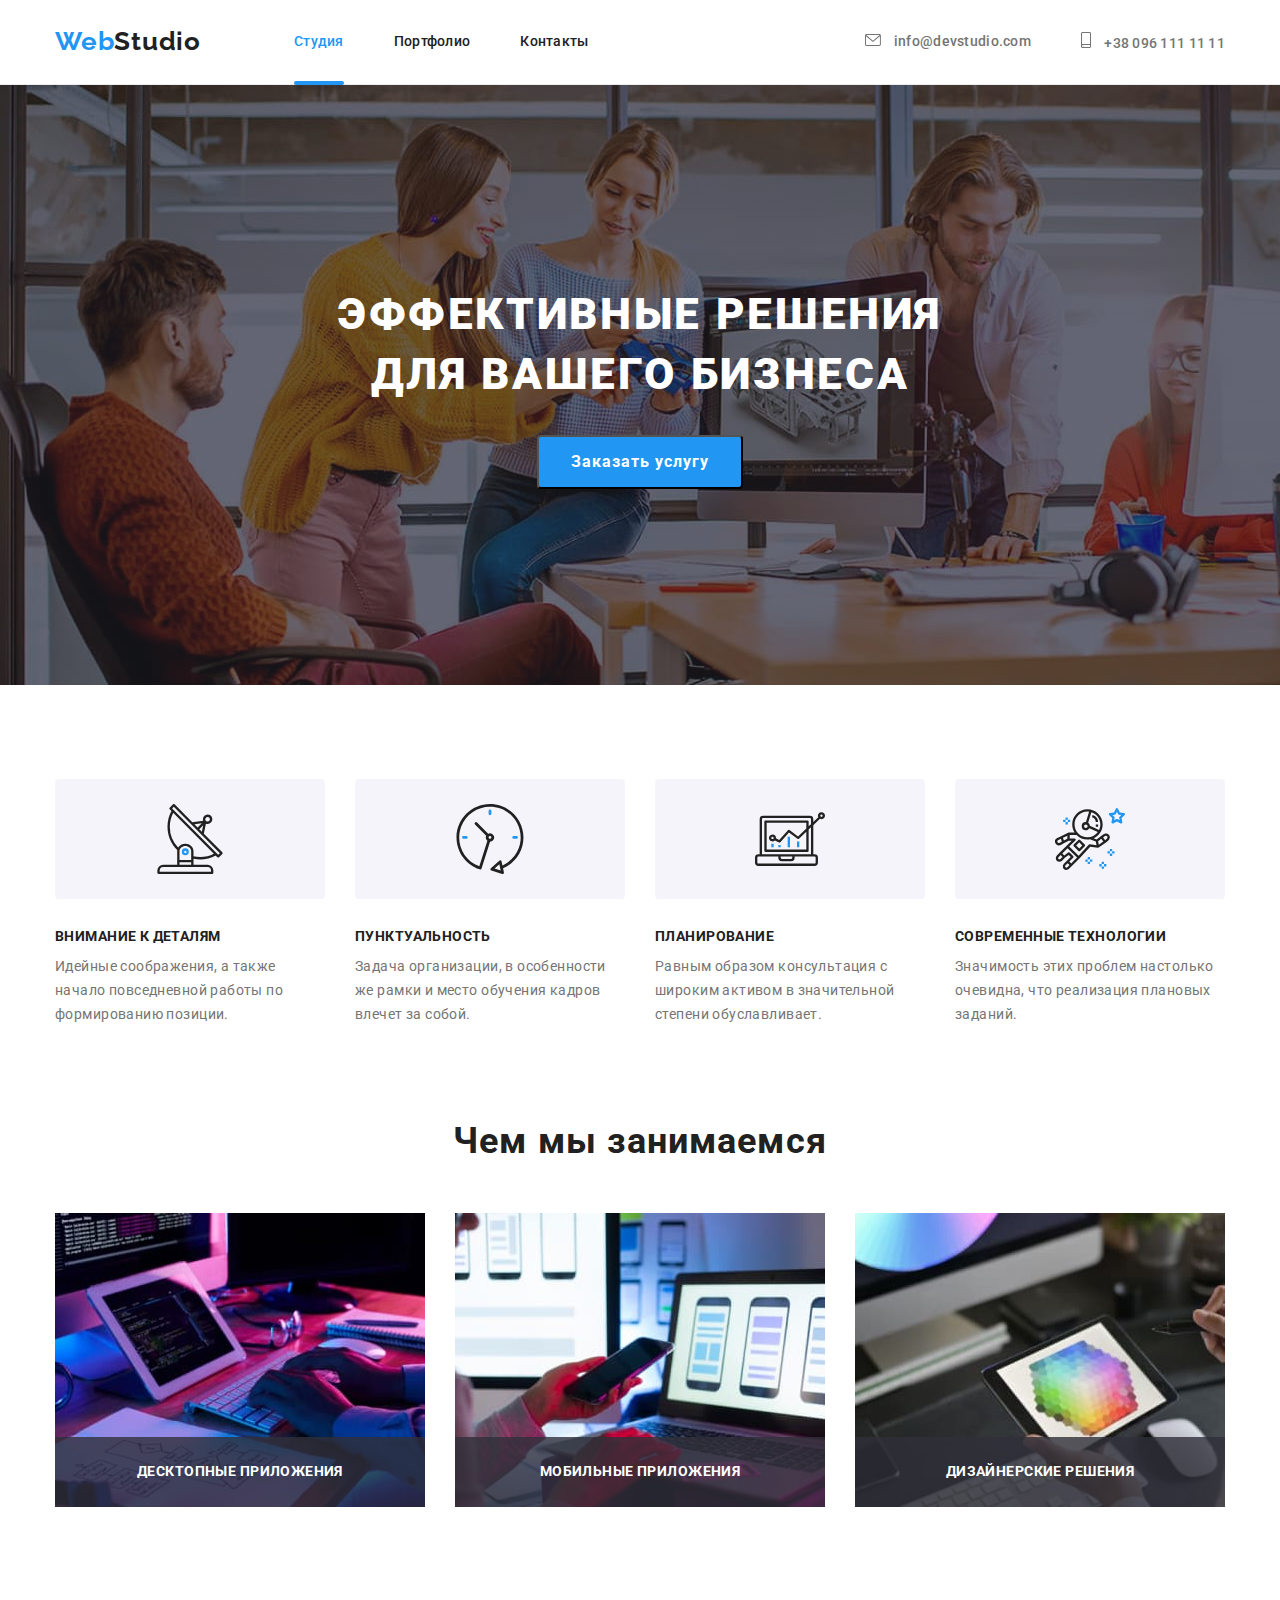
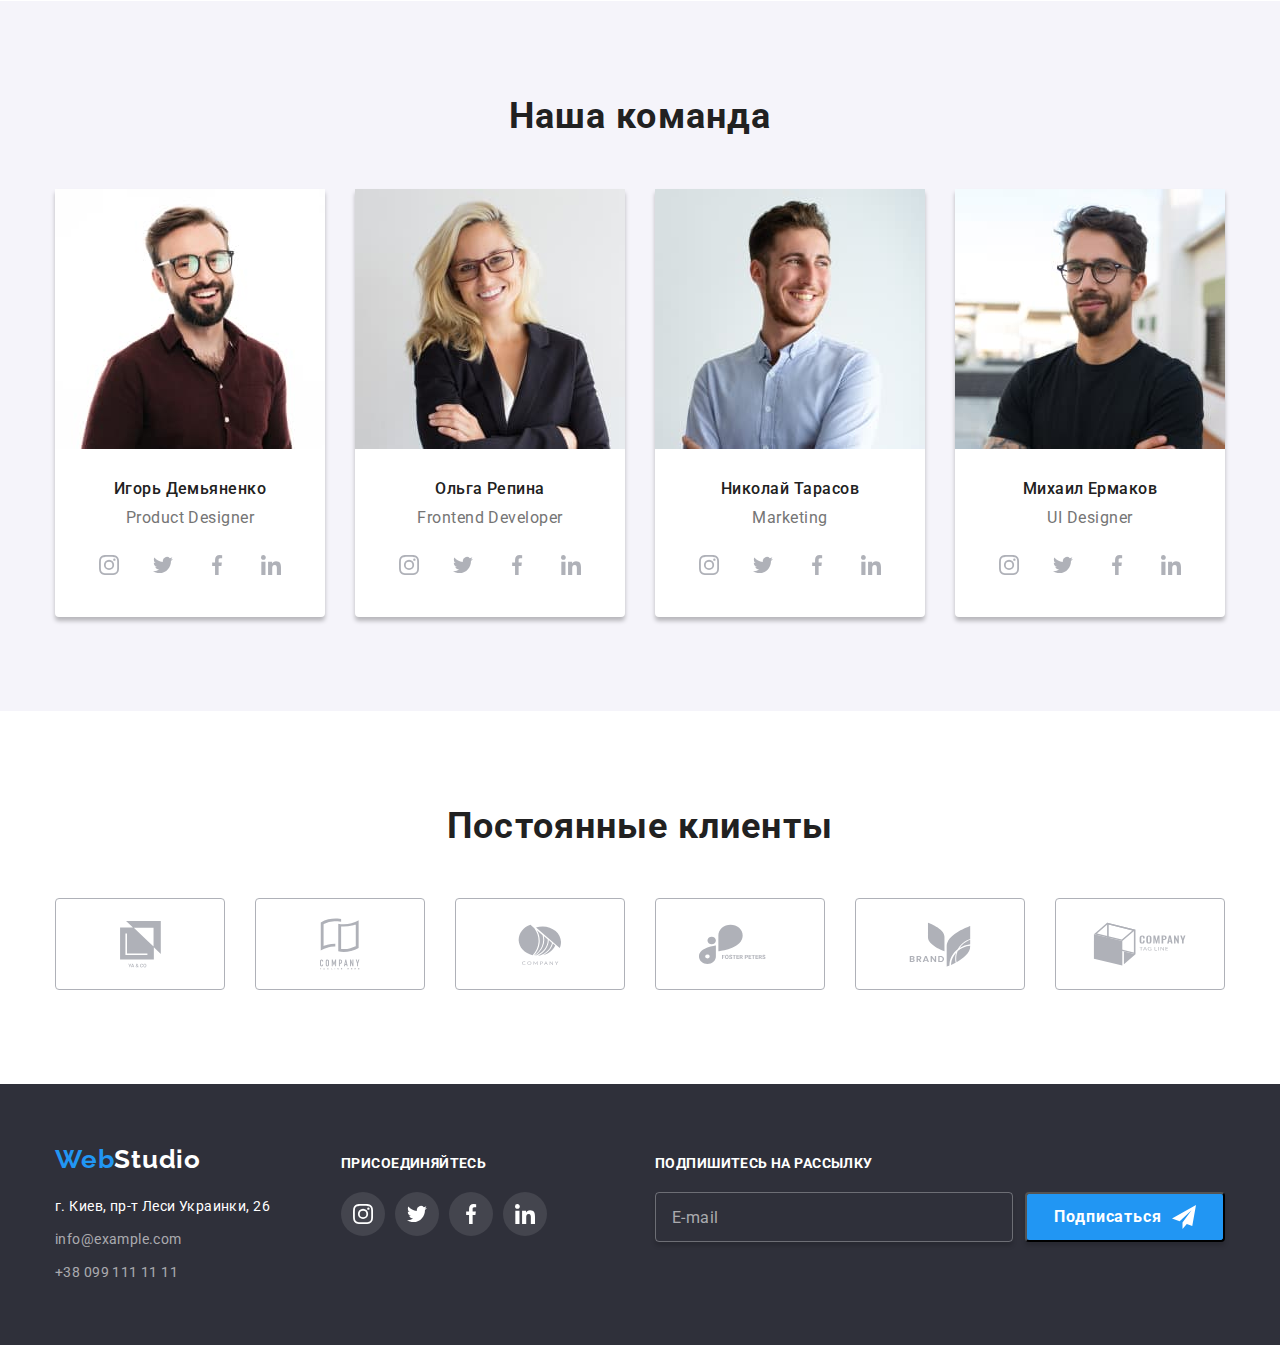
==== index.html @ fecab38a "index's-main-bemed" ====
<!DOCTYPE html>
<html lang="en">

<head>
    <meta charset="UTF-8">
    <meta http-equiv="X-UA-Compatible" content="IE=edge">
    <meta name="viewport" content="width=device-width, initial-scale=1.0">
    <title>htmlcss38</title>
    <link rel="preconnect" href="https://fonts.gstatic.com">
    <link href="https://fonts.googleapis.com/css2?family=Raleway:wght@700&display=swap" rel="stylesheet">
    <link rel="preconnect" href="https://fonts.gstatic.com">
    <link href="https://fonts.googleapis.com/css2?family=Roboto:wght@400;500;700;900&display=swap" rel="stylesheet">
    <link rel="stylesheet"
        href="https://cdnjs.cloudflare.com/ajax/libs/modern-normalize/1.0.0/modern-normalize.min.css">
    <link rel="stylesheet" href="./css/styles.css" />
</head>

<body class="pagebody">
    <!--Header-section-->
    <header class="header">
        <div class="container header-nav-section">
            <nav class="nav">
                <a href="" class="header-logo logo"><span class="logo-accent">Web</span>Studio</a>
                <ul class="site-nav">
                    <li class="item"> <a href="./index.html" class="link current">Студия</a> </li>
                    <li class="item"> <a href="./portfolio.html" class="link">Портфолио</a> </li>
                    <li class="item"> <a href="" class="link">Контакты</a> </li>
                </ul>
            </nav>

            <ul class="header-contacts">
                <li class="item">
                    <a href="mailto:info@devstudio.com" class="contact-link">
                        <svg class="icon-header" width="16" height="12">
                            <use href="./images/icons.svg#icon-mail"></use>
                        </svg>
                        info@devstudio.com</a>
                </li>

                <li class="item">
                    <a href="tel:+380961111111" class="contact-link">
                        <svg class="icon-header" width="10" height="16">
                            <use href="./images/icons.svg#icon-smartphone"></use>
                        </svg>
                        +38 096 111 11 11</a>
                </li>
            </ul>
        </div>
    </header>

    <main>
        <!--Hero-section-->
        <section class="">
            <div class="hero">
                <div class="hero__overlay">
                    <div class="hero__content">
                        <h1 class="hero__title">Эффективные решения для вашего бизнеса</h1>
                        <button type="button" class="cursors hero__btn" data-modal-open>Заказать услугу</button>
                    </div>
                </div>
            </div>
        </section>

        <!-- Backdrop & Modal -->
        <div class="backdrop is-hidden" data-modal>
            <div class="modal">
                <button type="button" class="modal__btn-close cursors" atl="Close" data-modal-close>
                    <svg class="modal__icon-close" width="11" height="11">
                        <use href="./images/icons.svg#icon-close"></use>
                    </svg>
                </button>

                <form class="form">
                    <h3 class="form__title">Оставьте свои данные, мы вам перезвоним</h3>
                    
                    <div class="form__field">
                        <label for="name" class="form__label">Имя</label>
                        <div class="form__input-box">
                            <input type="text" class="form__input" name="name" id="name" />
                            <svg class="form__icon" width="18" height="18">
                                <use href="./images/icons.svg#person-black"></use>
                            </svg>
                        </div>
                    </div>
                    
                    <div class="form__field">
                        <label for="tel" class="form__label">Телефон</label>
                        <div class="form__input-box">
                            <input type="tel" class="form__input" name="tel" id="tel" />
                            <svg class="form__icon" width="18" height="18">
                                <use href="./images/icons.svg#phone-black"></use>
                            </svg>
                        </div>
                    </div>
                    
                    <div class="form__field">
                        <label for="mail" class="form__label">Почта</label>
                        <div class="form__input-box">
                            <input type="email" class="form__input" name="mail" id="mail" />
                            <svg class="form__icon" width="18" height="18">
                                <use href="./images/icons.svg#email-black"></use>
                            </svg>
                        </div> 
                    </div>

                    <div class="form__field">
                        <label for="comment" class="form__label">Комментарий</label>
                        <textarea name="comment" id="comment" class="form__comment-area" placeholder="Введите текст"></textarea>
                    </div>

                    
                    <label class="policy">
                        <input class="policy__checkbox" type="checkbox" name="agree">
                        <span class="policy__icon"></span>
                        <span>Соглашаюсь с рассылкой и принимаю</span>&nbsp;
                        <a href="" class="policy__link">Условия договора</a>
                    </label>
                    
                    
                    <button type="submit" class="form__btn-submit cursors">Отправить</button>
                </form>

            </div>
        </div>

        <!--Features-section-->
        <section class="section">
            <div class="container">
                <ul class="feature">

                    <li class="feature__item">
                        <div class="feature__pic">
                            <svg class="feature__icon">
                                <use href="./images/icons.svg#icon-antenna"></use>
                            </svg>
                        </div>
                        <div class="feature__content">
                            <h3 class="feature__title">Внимание к деталям</h3>
                            <p class="feature__text">Идейные соображения, а также начало повседневной работы по формированию
                                позиции.</p>
                        </div>
                    </li>

                    <li class="feature__item">
                        <div class="feature__pic">
                            <svg class="feature__icon">
                                <use href="./images/icons.svg#icon-clock"></use>
                            </svg>
                        </div>
                        <div class="feature__content">
                            <h3 class="feature__title">Пунктуальность</h3>
                            <p class="feature__text">Задача организации, в особенности же рамки и место обучения кадров влечет за
                                собой.</p>
                        </div>
                    </li>

                    <li class="feature__item">
                        <div class="feature__pic">
                            <svg class="feature__icon">
                                <use href="./images/icons.svg#icon-diagram"></use>
                            </svg>
                        </div>
                        <div class="feature__content">
                            <h3 class="feature__title">Планирование</h3>
                            <p class="feature__text">Равным образом консультация с широким активом в значительной степени
                                обуславливает.</p>
                        </div>
                    </li>

                    <li class="feature__item">
                        <div class="feature__pic">
                            <svg class="feature__icon">
                                <use href="./images/icons.svg#icon-astronaut"></use>
                            </svg>
                        </div>
                        <div class="feature__content">
                            <h3 class="feature__title">Современные технологии</h3>
                            <p class="feature__text">Значимость этих проблем настолько очевидна, что реализация плановых заданий.
                            </p>
                        </div>
                    </li>

                </ul>
            </div>
        </section>

        <!--Service-list-->
        <section class="section services-box">

            <div class="container">
                <h2 class="services__title">Чем мы занимаемся</h2>
                <ul class="services">

                    <li class="services__item">
                        <a href="" class="services__link">
                            <article class="services__card">
                                <div class="services__thumb cursors">
                                    <img src="./images/sq-service-1.jpg" alt="service-1" width="370" height="294" />
                                    <p class="services__label">Десктопные приложения</p>
                                </div>
                            </article>
                        </a>
                    </li>

                    <li class="services__item">
                        <a href="" class="services__link">
                            <article class="services__card">
                                <div class="services__thumb">
                                    <img src="./images/sq-service-2.jpg" alt="service-2" width="370" height="294" />
                                    <p class="services__label">Мобильные приложения</p>
                                </div>
                            </article>
                        </a>
                    </li>

                    <li class="services__item">
                        <a href="" class="services__link">
                            <article class="services__card">
                                <div class="services__thumb">
                                    <img src="./images/sq-service-3.jpg" alt="service-3" width="370" height="294" />
                                    <p class="services__label">Дизайнерские решения</p>
                                </div>
                            </article>
                        </a>
                    </li>

                </ul>
            </div>

        </section>

        <!--Our-team-section-->
        <section class="section team">

            <div class="container">
                <h2 class="team__title">Наша команда</h2>

                <ul class="team__list">

                    <li class="team__card">
                        <article class="team__article">
                            <div class="team__thumb">
                                <img src="./images/sq-i-demyanenko.jpg" alt="ihor-demyanenko" width="270"
                                    height="260" />
                            </div>

                            <div class="team__content">
                                <h3 class="team__worker-name">Игорь Демьяненко</h3>
                                <p class="team__worker-function">Product Designer</p>
                            </div>

                            <ul class="team__social-list">
                                <li class="team__social-item">
                                    <a href="" class="team__social-link">
                                        <svg class="team__social-icon">
                                            <use href="./images/icons.svg#icon-instagram"></use>
                                        </svg>
                                    </a>
                                </li>
                                <li class="team__social-item">
                                    <a href="" class="team__social-link">
                                        <svg class="team__social-icon">
                                            <use href="./images/icons.svg#icon-twitter"></use>
                                        </svg>
                                    </a>
                                </li>
                                <li class="team__social-item">
                                    <a href="" class="team__social-link">
                                        <svg class="team__social-icon">
                                            <use href="./images/icons.svg#icon-facebook"></use>
                                        </svg>
                                    </a>
                                </li>
                                <li class="team__social-item">
                                    <a href="" class="team__social-link">
                                        <svg class="team__social-icon">
                                            <use href="./images/icons.svg#icon-linkedin"></use>
                                        </svg>
                                    </a>
                                </li>
                            </ul>

                        </article>
                    </li>

                    <li class="team__card">
                        <article class="team__article">
                            <div class="team__thumb">
                                <img src="./images/sq-o-repyna.jpg" alt="olha-repyna" width="270" height="260" />
                            </div>

                            <div class="team__content">
                                <h3 class="team__worker-name">Ольга Репина</h3>
                                <p class="team__worker-function">Frontend Developer</p>
                            </div>

                            <ul class="team__social-list">
                                <li class="team__social-item">
                                    <a href="" class="team__social-link">
                                        <svg class="team__social-icon">
                                            <use href="./images/icons.svg#icon-instagram"></use>
                                        </svg>
                                    </a>
                                </li>
                                <li class="team__social-item">
                                    <a href="" class="team__social-link">
                                        <svg class="team__social-icon">
                                            <use href="./images/icons.svg#icon-twitter"></use>
                                        </svg>
                                    </a>
                                </li>
                                <li class="team__social-item">
                                    <a href="" class="team__social-link">
                                        <svg class="team__social-icon">
                                            <use href="./images/icons.svg#icon-facebook"></use>
                                        </svg>
                                    </a>
                                </li>
                                <li class="team__social-item">
                                    <a href="" class="team__social-link">
                                        <svg class="team__social-icon">
                                            <use href="./images/icons.svg#icon-linkedin"></use>
                                        </svg>
                                    </a>
                                </li>
                            </ul>

                        </article>
                    </li>

                    <li class="team__card">
                        <article class="team__article">
                            <div class="team__thumb">
                                <img src="./images/sq-n-tarasov.jpg" alt="nikolay-tarasov" width="270" height="260" />
                            </div>

                            <div class="team__content">
                                <h3 class="team__worker-name">Николай Тарасов</h3>
                                <p class="team__worker-function">Marketing</p>
                            </div>

                            <ul class="team__social-list">
                                <li class="team__social-item">
                                    <a href="" class="team__social-link">
                                        <svg class="team__social-icon">
                                            <use href="./images/icons.svg#icon-instagram"></use>
                                        </svg>
                                    </a>
                                </li>
                                <li class="team__social-item">
                                    <a href="" class="team__social-link">
                                        <svg class="team__social-icon">
                                            <use href="./images/icons.svg#icon-twitter"></use>
                                        </svg>
                                    </a>
                                </li>
                                <li class="team__social-item">
                                    <a href="" class="team__social-link">
                                        <svg class="team__social-icon">
                                            <use href="./images/icons.svg#icon-facebook"></use>
                                        </svg>
                                    </a>
                                </li>
                                <li class="team__social-item">
                                    <a href="" class="team__social-link">
                                        <svg class="team__social-icon">
                                            <use href="./images/icons.svg#icon-linkedin"></use>
                                        </svg>
                                    </a>
                                </li>
                            </ul>

                        </article>
                    </li>

                    <li class="team__card">
                        <article class="team__article">
                            <div class="team__thumb">
                                <img src="./images/sq-m-yermakov.jpg" alt="mikhail-yermakov" width="270" height="260" />
                            </div>

                            <div class="team__content">
                                <h3 class="team__worker-name">Михаил Ермаков</h3>
                                <p class="team__worker-function">UI Designer</p>
                            </div>
                            <ul class="team__social-list">
                                <li class="team__social-item">
                                    <a href="" class="team__social-link">
                                        <svg class="team__social-icon">
                                            <use href="./images/icons.svg#icon-instagram"></use>
                                        </svg>
                                    </a>
                                </li>
                                <li class="team__social-item">
                                    <a href="" class="team__social-link">
                                        <svg class="team__social-icon">
                                            <use href="./images/icons.svg#icon-twitter"></use>
                                        </svg>
                                    </a>
                                </li>
                                <li class="team__social-item">
                                    <a href="" class="team__social-link">
                                        <svg class="team__social-icon">
                                            <use href="./images/icons.svg#icon-facebook"></use>
                                        </svg>
                                    </a>
                                </li>
                                <li class="team__social-item">
                                    <a href="" class="team__social-link">
                                        <svg class="team__social-icon">
                                            <use href="./images/icons.svg#icon-linkedin"></use>
                                        </svg>
                                    </a>
                                </li>
                            </ul>
                        </article>
                    </li>
                </ul>
            </div>

        </section>

        <!--Regular customers-->
        <section class="section">
            <div class="container">

                <h2 class="customers__title">Постоянные клиенты</h2>

                <ul class="customers__box">
                    <li class="customers__item">
                        <a href="" class="cursors customers__link">
                            <svg class="customers__icon" width="41" height="46.7">
                                <use href="./images/icons.svg#icon-client1"></use>
                            </svg>
                        </a>

                    </li>

                    <li class="customers__item">
                        <a href="" class="cursors customers__link">
                            <svg class="customers__icon" width="40" height="52">
                                <use href="./images/icons.svg#icon-client2"></use>
                            </svg>
                        </a>
                    </li>

                    <li class="customers__item">
                        <a href="" class="cursors customers__link">
                            <svg class="customers__icon" width="43.46" height="41.18">
                                <use href="./images/icons.svg#icon-client3"></use>
                            </svg>
                        </a>
                    </li>

                    <li class="customers__item">
                        <a href="" class="cursors customers__link">
                            <svg class="customers__icon" width="84.44" height="40.62">
                                <use href="./images/icons.svg#icon-client4"></use>
                            </svg>
                        </a>
                    </li>

                    <li class="customers__item">
                        <a href="" class="cursors customers__link">
                            <svg class="customers__icon" width="62.54" height="45.43">
                                <use href="./images/icons.svg#icon-client5"></use>
                            </svg>
                        </a>
                    </li>

                    <li class="customers__item">
                        <a href="" class="cursors customers__link">
                            <svg class="customers__icon" width="93.79" height="43.93">
                                <use href="./images/icons.svg#icon-client6"></use>
                            </svg>
                        </a>
                    </li>

                </ul>

            </div>
        </section>
    </main>

    <!--Footer-section-->
    <footer class="footer">

        <div class="container">
            <div class="footer-flex">
                <div class="item footer-box">
                    <a href="" class="logo item"><span class="logo-accent">Web</span>Studio</a>

                    <!--Contact-information-->
                    <a href="" class="footer-link address item">
                        <address>г. Киев, пр-т Леси Украинки, 26</address>
                    </a>
                    <a href="mailto:info@example.com" class="footer-link digital-contact item">info@example.com</a>
                    <a href="tel:+380991111111" class="footer-link digital-contact item">+38 099 111 11 11</a>
                </div>

                <!--Join us-->
                <div class="item join-us-box">

                    <h3 class="title">Присоединяйтесь</h3>

                    <ul class="footer-social-list">
                        <li class="item">
                            <a href="" class="footer-social-link">
                                <svg class="icon-ftr-social" width="20" height="20">
                                    <use href="./images/icons.svg#icon-instagram"></use>
                                </svg>
                            </a>
                        </li>
                        <li class="item">
                            <a href="" class="footer-social-link">
                                <svg class="icon-ftr-social" width="20" height="20">
                                    <use href="./images/icons.svg#icon-twitter"></use>
                                </svg>
                            </a>
                        </li>
                        <li class="item">
                            <a href="" class="footer-social-link">
                                <svg class="icon-ftr-social" width="20" height="20">
                                    <use href="./images/icons.svg#icon-facebook"></use>
                                </svg>
                            </a>
                        </li>
                        <li class="item">
                            <a href="" class="footer-social-link">
                                <svg class="icon-ftr-social" width="20" height="20">
                                    <use href="./images/icons.svg#icon-linkedin"></use>
                                </svg>
                            </a>
                        </li>
                    </ul>
                </div>

                <!--Subscribe-->
                <div class="item subscribe-box">
                    
                    <h3 class="title">Подпишитесь на рассылку</h3>
                    
                    <div class="subscribe-list">
                        <input type="email" class="subscribe-input" name="mail" id="mail" placeholder="E-mail" />
                        <button class="subscribe-btn cursors">
                            Подписаться
                            <svg class="icon-send" width="24" height="24">
                                <use href="./images/icons.svg#send"></use>
                            </svg>
                        </button>
                    </div>
                    
                </div>
            </div>

        </div>

    </footer>

    <script src="./modal.js"></script>
</body>

</html>
---- css/styles.css ----
:root {
  --primary-text-color: #757575;
  --title-text-color: #212121;
  --primary-white-color: #ffffff;
  --accent-color: #2196f3;
  --primary-bg-color: #e5e5e5;
  --accent-darkbox-color: #2f303a;
  --hero-button-hover-color: 188ce8;
  --card-set-gap: 30px;
  --transition-duration: 250ms;
  --transition-timing-function: cubic-bezier(0.4, 0, 0.2, 1);
}

.pagebody {
  font-family: Roboto, sans-serif;
  background-color: var(--primary-white-color);
  color: var(--primary-text-color);
  margin: 0 auto;
}

h1,
h2,
h3,
p {
  margin: 0;
}

a {
  text-decoration: none;
}

ul {
  padding: 0;
  margin: 0;
  list-style: none;
}

img {
  display: block;
  max-width: 100%;
}

.cursors {
  cursor: pointer;
}

.container {
  box-sizing: border-box;
  width: 1200px;
  padding: 0 15px;
  margin: 0 auto;
}

.section {
  padding: 94px 0;
}

/* === СТИЛИ ДЛЯ index.html === */

/* Header section */

.header {
  background-color: var(--primary-white-color);
  border-bottom: 1px solid #ececec;
}

.header-nav-section,
.nav,
.site-nav,
.header-contacts {
  display: flex;
  align-items: center;
}

.header-logo {
  padding: 25px 0;
}
.logo {
  display: block;

  font-family: Raleway;
  font-style: normal;
  font-weight: bold;
  font-size: 26px;
  line-height: 1.2;
  letter-spacing: 0.03em;
  text-decoration: none;
}

.logo-accent {
  color: var(--accent-color);
}

.site-nav {
  margin-left: 93px;
}

.nav a {
  color: var(--title-text-color);
}

.site-nav .item:not(:last-child) {
  margin-right: 50px;
}

.site-nav .link {
  display: block;
  padding-top: 32px;
  padding-bottom: 32px;

  color: var(--title-text-color);

  font-style: normal;
  font-weight: 500;
  font-size: 14px;
  line-height: 1.14;
  letter-spacing: 0.02em;

  text-decoration: none;

  transition-property: color;
  transition-duration: var(--transition-duration);
  transition-timing-function: var(--transition-timing-function);
}

.site-nav .link:hover,
.site-nav .link:focus {
  color: var(--accent-color);
}

.site-nav .link.current {
  position: relative;
  color: var(--accent-color);
}

.link.current::after {
  position: absolute;
  bottom: -3px;

  content: "";

  display: block;
  width: 100%;
  height: 4px;
  border-radius: 2px;
  box-shadow: 0px 4px 4px rgba(0, 0, 0, 0.25);

  background: var(--accent-color);
}

/* Header contacts */

.header-contacts {
  display: flex;
  align-items: center;
  margin: 0 0 0 auto;
  padding: 0;
}

.header-contacts .item:not(:first-child) {
  margin-left: 50px;
}

/* display: flex;
  justify-content: center;
  align-items: center; */

.contact-link {
  display: block;
  padding-top: 32px;
  padding-bottom: 32px;

  border: 0;

  font-style: normal;
  font-weight: 500;
  font-size: 14px;
  line-height: 1.14;
  letter-spacing: 0.02em;
  text-decoration: none;

  background-color: var(--primary-white-color);
  color: var(--primary-text-color);

  transition-property: color;
  transition-duration: var(--transition-duration);
  transition-timing-function: var(--transition-timing-function);
}

.contact-link:hover,
.contact-link:focus {
  color: var(--accent-color);
}

.icon-header {
  display: inline-block;
  fill: currentColor;
  margin-right: 10px;
}

/* Hero */

.hero {
  padding: 200px, 0;
  text-align: center;
}

.hero__overlay {
  max-width: 1600px;
  height: 600px;
  margin-left: auto;
  margin-right: auto;
  background-size: contain;

  background: #c4c4c4;
  background-image: linear-gradient(
      to right,
      rgba(47, 48, 58, 0.4),
      rgba(47, 48, 58, 0.4)
    ),
    url("../images/sq-hero.jpg");
}

.hero__content {
  padding: 200px 0;
}

.hero__title {
  margin-bottom: var(--card-set-gap);
  margin-left: auto;
  margin-right: auto;
  width: 696px;

  font-style: normal;
  font-weight: 900;
  font-size: 44px;
  line-height: 1.36;
  text-align: center;
  letter-spacing: 0.06em;
  text-transform: uppercase;

  color: var(--primary-white-color);
}

.hero__btn {
  padding: 10px 32px;
  font-style: normal;
  font-weight: bold;
  font-size: 16px;
  line-height: 1.9;
  letter-spacing: 0.06em;
  border-radius: 4px;

  background-color: var(--accent-color);
  color: var(--primary-white-color);

  transition-property: background-color;
  transition-duration: var(--transition-duration);
  transition-timing-function: var(--transition-timing-function);
}

.hero__btn:hover,
.hero__btn:focus {
  background-color: var(--hero-button-hover-color);
}

/* Backdrop & Modal */
.backdrop {
  position: fixed;
  z-index: 2;

  width: 100vw;
  height: 100vh;
  top: 0;
  left: 0;

  background-color: rgba(0, 0, 0, 0.2);

  opacity: 1;
  visibility: visible;

  transition-property: opacity;
  transition-duration: var(--transition-duration);
  transition-timing-function: var(--transition-timing-function);
}

.backdrop.is-hidden {
  opacity: 0;
  visibility: hidden;
  pointer-events: none;
}

.modal {
  position: absolute;
  top: 50%;
  left: 50%;

  width: 528px;
  height: 581px;

  box-shadow: 0px 1px 3px rgba(0, 0, 0, 0.12), 0px 1px 1px rgba(0, 0, 0, 0.14),
    0px 2px 1px rgba(0, 0, 0, 0.2);
  border-radius: 4px;
  background-color: var(--primary-white-color);

  visibility: visible;
  transform: translate(-50%, -50%) scale(1);

  transition-property: transform;
  transition-duration: var(--transition-duration);
  transition-timing-function: var(--transition-timing-function);
}

.backdrop.is-hidden .modal {
  transform: translate(-50%, -50%) scale(0.4);
}

.modal__btn-close {
  position: absolute;
  top: 0;
  right: 0;

  display: flex;
  justify-content: center;
  align-items: center;

  margin: 8px;
  padding: 0;
  width: 30px;
  height: 30px;

  border-radius: 50%;
  border: 1px solid rgba(0, 0, 0, 0.1);

  background-color: var(--primary-white-color);

  transition-property: color;
  transition-duration: var(--transition-duration);
  transition-timing-function: var(--transition-timing-function);
}

.modal__icon-close {
  position: absolute;
  top: 50%;
  left: 50%;
  transform: translate(-50%, -50%);

  padding: 0;
  fill: currentColor;
}
.modal__btn-close:hover,
.modal__btn-close:focus {
  color: #2196f3;
}

/* FORM */

.form {
  padding: 40px;
}

.form__title {
  margin-bottom: 12px;

  font-weight: bold;
  font-size: 20px;
  line-height: 1.15;
  text-align: center;
  letter-spacing: 0.03em;
  color: var(--title-text-color);
}

.form__field {
  margin-bottom: 10px;
  display: flex;
  flex-direction: column;
}

.form__label {
  margin-bottom: 4px;

  font-size: 12px;
  line-height: 1.2;

  letter-spacing: 0.01em;

  color: var(--primary-text-color);
}
.form__input-box {
  position: relative;
  display: flex;
  justify-content: start;
  align-items: center;
}

.form__input {
  height: 40px;
  width: 100%;

  cursor: pointer;
  padding-left: 42px;
  border: 1px solid rgba(33, 33, 33, 0.2);
  box-sizing: border-box;
  border-radius: 4px;

  transition-property: border;
  transition-duration: var(--transition-duration);
  transition-timing-function: var(--transition-timing-function);
}

.form__icon {
  position: absolute;

  left: 12px;
  fill: var(--title-text-color);

  transition-property: fill;
  transition-duration: var(--transition-duration);
  transition-timing-function: var(--transition-timing-function);
}

.form__input:focus,
.form__input:hover {
  outline: none;
  border: 1px solid var(--accent-color);
}

.form__input:hover + .form__icon,
.form__input:focus + .form__icon {
  fill: var(--accent-color);
}

.form__comment-area {
  resize: none;
  width: 100%;
  height: 120px;
  padding: 12px 16px;

  cursor: pointer;
  border: 1px solid rgba(33, 33, 33, 0.2);
  box-sizing: border-box;
  border-radius: 4px;

  transition-property: border;
  transition-duration: var(--transition-duration);
  transition-timing-function: var(--transition-timing-function);
}

.form__comment-area::placeholder {
  font-size: 14px;
  line-height: 1.2;
  letter-spacing: 0.01em;

  color: rgba(117, 117, 117, 0.5);
}

.form__comment-area:hover,
.form__comment-area:focus {
  outline: none;
  border: 1px solid var(--accent-color);
}

.policy {
  margin-top: 20px;

  display: flex;
  justify-content: center;
  align-items: center;
  font-size: 14px;
  line-height: 1.7;
  letter-spacing: 0.03em;
  padding: 0;

  color: #757575;
}

.policy__link {
  text-decoration: underline;
  color: var(--accent-color);
}

.policy__checkbox {
  appearance: none;
}

.policy__icon {
  display: inline-block;
  width: 16px;
  height: 15px;
  margin-right: 7px;

  background-image: url("../images/check-empty.svg");
}

.policy__checkbox:checked + .policy__icon {
  width: 16px;
  height: 15px;
  background: var(--accent-color);
  border-radius: 2px;

  background-image: url("../images/check-full.svg");
  background-size: contain;
}

.form__btn-submit {
  display: flex;
  justify-content: center;
  align-items: center;

  margin: 30px auto 0 auto;
  width: 200px;
  height: 50px;

  font-weight: bold;
  font-size: 16px;
  line-height: 1.9;
  letter-spacing: 0.06em;

  color: var(--primary-white-color);
  background: var(--accent-color);
  box-shadow: 0px 4px 4px rgba(0, 0, 0, 0.15);
  border-radius: 4px;
}

/* Features Section */

.feature {
  display: flex;
}

.feature__item {
  box-sizing: border-box;
  flex-basis: calc((100% - 3 * var(--card-set-gap)) / 4);
  margin-right: var(--card-set-gap);
}

.feature__item:nth-child(4n) {
  margin-right: 0;
}

.feature__pic {
  display: flex;
  justify-content: center;
  align-items: center;

  width: 270px;
  height: 120px;
  margin-bottom: var(--card-set-gap);

  background: #f5f4fa;
  border-radius: 4px;
}

.feature__icon {
  width: 70px;
  height: 70px;
}

.feature__title {
  margin-bottom: 10px;

  font-style: normal;
  font-weight: bold;
  font-size: 14px;
  line-height: 1.14;
  letter-spacing: 0.03em;
  text-transform: uppercase;
  color: var(--title-text-color);
}

.feature__text {
  font-style: normal;
  font-weight: normal;
  font-size: 14px;
  line-height: 1.7;
  letter-spacing: 0.03em;
}

/* Service list section */

.services-box {
  padding-top: 0;
}

.services__title {
  margin-bottom: 50px;

  font-style: normal;
  font-weight: bold;
  font-size: 36px;
  line-height: 1.2;
  letter-spacing: 0.03em;
  text-align: center;

  color: var(--title-text-color);
}

.services {
  padding: 0;
  display: flex;
}

.services__item {
  box-sizing: border-box;
  flex-basis: calc(100% - 2 * var(--card-set-gap) / 3);
  margin-right: var(--card-set-gap);
}

.services__item:last-child {
  margin-right: 0;
}

.services__thumb {
  position: relative;
}

.services__label {
  position: absolute;

  display: flex;
  justify-content: center;
  text-align: center;

  padding: 27px;
  height: 70px;
  width: 100%;
  bottom: 0;
  right: 0;

  font-weight: bold;
  font-size: 14px;
  line-height: 1.14;
  letter-spacing: 0.03em;
  text-transform: uppercase;

  color: var(--primary-white-color);
  background-color: rgba(47, 48, 58, 0.8);
}

/* Our team section */

.team {
  background-color: #f5f4fa;
}

.team__title {
  margin-bottom: 50px;

  font-style: normal;
  font-weight: bold;
  font-size: 36px;
  line-height: 1.2;
  letter-spacing: 0.03em;
  color: var(--title-text-color);
  text-align: center;
}

.team__list {
  padding: 0;
  display: flex;
}

.team__card {
  box-sizing: border-box;
  flex-basis: calc((100% - 3 * var(--card-set-gap)) / 4);
  margin-right: var(--card-set-gap);

  background-color: var(--primary-white-color);
  box-shadow: 0px 1px 3px rgba(0, 0, 0, 0.12), 0px 1px 1px rgba(0, 0, 0, 0.14),
    0px 2px 1px rgba(0, 0, 0, 0.2);
  border-bottom-left-radius: 4px;
  border-bottom-right-radius: 4px;

  box-shadow: 0px 4px 4px 0px #00000040;
}

.team__card:last-child {
  margin-right: 0;
}

.team__content {
  padding: var(--card-set-gap) 0 0 0;
}
.team__worker-name {
  margin-bottom: 10px;

  font-style: normal;
  font-weight: 500;
  font-size: 16px;
  line-height: 1.2;
  letter-spacing: 0.03em;
  text-align: center;

  color: var(--title-text-color);
}

.team__worker-function {
  font-style: normal;
  font-weight: normal;
  font-size: 16px;
  line-height: 1.2;
  letter-spacing: 0.03em;
  text-align: center;
}

.team__social-list {
  display: flex;
  justify-content: center;
  align-items: center;

  padding: 16px 0 var(--card-set-gap) 0;
}

.team__social-item:not(:last-child) {
  margin-right: 10px;
}

.team__social-link {
  display: flex;
  justify-content: center;
  align-items: center;

  width: 44px;
  height: 44px;

  border-radius: 50%;
  color: #afb1b8;

  transition-property: background-color, color;
  transition-duration: var(--transition-duration);
  transition-timing-function: var(--transition-timing-function);
}

.team__social-icon {
  display: flex;
  justify-content: center;
  align-items: center;

  padding: 0;

  width: 20px;
  height: 20px;

  fill: currentColor;
}

.team__social-link:hover,
.team__social-link:focus {
  background-color: var(--accent-color);
  color: var(--primary-white-color);
}

/* Regular customers */

.customers__title {
  margin-bottom: 50px;

  font-style: normal;
  font-weight: bold;
  font-size: 36px;
  line-height: 1.2;
  letter-spacing: 0.03em;
  color: var(--title-text-color);
  text-align: center;
}

.customers__box {
  padding: 0;
  display: flex;
  justify-content: center;
  align-items: center;
}

.customers__item:not(:last-child) {
  margin-right: var(--card-set-gap);
}

.customers__link {
  width: 170px;
  height: 92px;

  display: flex;
  justify-content: center;
  align-items: center;

  border: 1px solid #afb1b8;
  color: #afb1b8;
  border-radius: 4px;

  transition-property: border-color, color;
  transition-duration: var(--transition-duration);
  transition-timing-function: var(--transition-timing-function);
}

.customers__icon {
  display: flex;
  justify-content: center;
  align-items: center;

  fill: currentColor;
}

.customers__link:hover,
.customers__link:focus {
  border-color: var(--accent-color);
  color: var(--accent-color);
}

/* Footer */

.footer {
  padding-top: 60px;
  padding-bottom: 60px;

  background-color: var(--accent-darkbox-color);
}

.footer-box {
  display: flex;
  flex-direction: column;
}

.footer-box .item:not(:last-child) {
  margin-bottom: 9px;
}

.footer-box .item:first-child {
  margin-bottom: 20px;
}

.footer a,
address {
  color: var(--primary-white-color);
}

.footer-box .footer-link,
address {
  font-style: normal;
  font-weight: normal;
  font-size: 14px;
  line-height: 1.7;
  letter-spacing: 0.03em;
  text-decoration: none;

  transition-property: color;
  transition-duration: var(--transition-duration);
  transition-timing-function: var(--transition-timing-function);
}

.footer-box .digital-contact {
  font-style: normal;
  font-weight: normal;
  font-size: 14px;
  line-height: 1.7;
  letter-spacing: 0.03em;
  text-decoration: none;
  color: rgba(255, 255, 255, 0.6);
}

.footer .footer-link:hover,
.footer .footer-link:focus {
  color: var(--accent-color);
}

.footer-flex {
  display: flex;
}

.footer-flex .item:first-child {
  margin-right: 70px;
}

.join-us-box .title,
.subscribe-box .title {
  font-style: normal;
  font-weight: bold;
  font-size: 14px;
  line-height: 1.14;
  letter-spacing: 0.03em;
  text-transform: uppercase;

  padding-top: 12px;
  margin-bottom: 20px;
  color: var(--primary-white-color);
}

/* Footer social svg */

.footer-social-list {
  display: flex;
  justify-content: center;
  align-items: center;
}

.footer-social-list .item:not(:last-child) {
  margin-right: 10px;
}

.footer-social-link {
  display: flex;
  justify-content: center;
  align-items: center;

  width: 44px;
  height: 44px;

  border-radius: 50%;
  color: #afb1b8;
  background: rgba(255, 255, 255, 0.1);

  transition-property: background-color, fill;
  transition-duration: var(--transition-duration);
  transition-timing-function: var(--transition-timing-function);
}

.icon-ftr-social {
  display: flex;
  justify-content: center;
  align-items: center;

  padding: 0;

  fill: currentColor;
}

.footer-social-link:hover,
.footer-social-link:focus {
  background-color: var(--accent-color);
  fill: var(--primary-white-color);
}

/* Subscribe box */

.subscribe-box {
  margin: 0 0 0 auto;
  padding: 0;
}

.subscribe-list {
  display: flex;
}

.subscribe-input {
  display: flex;
  align-items: center;

  padding: 0 16px;

  width: 358px;
  height: 50px;

  font-size: 16px;
  line-height: 1.25;
  letter-spacing: 0.03em;
  color: rgba(255, 255, 255, 0.6);

  border: 1px solid rgba(255, 255, 255, 0.3);
  box-sizing: border-box;
  box-shadow: 0px 4px 4px rgba(0, 0, 0, 0.15);
  border-radius: 4px;

  background-color: transparent;
}

.subscribe-list input::placeholder {
  font-size: 16px;
  line-height: 1.25;
  letter-spacing: 0.03em;

  color: rgba(255, 255, 255, 0.6);
}

.subscribe-btn {
  display: flex;
  justify-content: center;
  align-items: center;
  margin-left: 12px;

  width: 200px;
  height: 50px;

  font-weight: bold;
  font-size: 16px;
  line-height: 1.9;
  letter-spacing: 0.06em;

  box-shadow: 0px 4px 4px rgba(0, 0, 0, 0.15);
  border-radius: 4px;
  color: var(--primary-white-color);
  background-color: var(--accent-color);
}

.icon-send {
  margin-left: 10px;

  fill: currentColor;
}

/* === СТИЛИ ДЛЯ portfolio.html === */

/* portfolio button filter */

.portfolio-btn-box {
  display: flex;
  justify-content: center;

  margin-bottom: 50px;
}

.portfolio-btn-box .item:not(:last-child) {
  margin-right: 8px;
}

.portfolio-btn-box .portfolio-btn {
  padding: 6px 22px;
  font-family: inherit;
  font-style: normal;
  font-weight: 500;
  font-size: 16px;
  line-height: 1.6;
  letter-spacing: 0.03em;
  border-radius: 4px;
  border: 1px solid transparent;

  color: var(--title-text-color);
  background-color: #f5f4fa;

  transition-property: color, background-color, box-shadow;
  transition-duration: var(--transition-duration);
  transition-timing-function: var(--transition-timing-function);
}

.button .portfolio-btn:hover,
.button .portfolio-btn:focus {
  color: var(--primary-white-color);
  background-color: var(--accent-color);

  box-shadow: 0px 4px 4px rgba(0, 0, 0, 0.25);
}

/* portfolio menu */

.portfolio-menu {
  padding: 0;
  display: flex;
  flex-wrap: wrap;
}

.portfolio-menu > .portfolio-card {
  box-sizing: border-box;

  flex-basis: calc((100% - 2 * var(--card-set-gap)) / 3);
  margin-bottom: var(--card-set-gap);
  margin-right: var(--card-set-gap);

  background-color: var(--primary-white-color);
}

.portfolio-menu .portfolio-card:nth-child(3n) {
  margin-right: 0;
}

.portfolio-menu .portfolio-card:nth-last-child(-n + 3) {
  margin-bottom: 0;
}

.p-card-link {
  display: block;

  transition-property: box-shadow;
  transition-duration: var(--transition-duration);
  transition-timing-function: var(--transition-timing-function);
}

.p-card-link:hover,
.p-card-link:focus {
  box-shadow: 0px 1px 1px rgba(0, 0, 0, 0.12), 0px 4px 4px rgba(0, 0, 0, 0.06),
    1px 4px 6px rgba(0, 0, 0, 0.16);
}

.prtf-card-content {
  padding: 20px 24px;

  border-left: 1px solid #eeeeee;
  border-bottom: 1px solid #eeeeee;
  border-right: 1px solid #eeeeee;
}

.card-title {
  margin-bottom: 4px;
  font-style: normal;
  font-weight: bold;
  font-size: 18px;
  line-height: 2;
  letter-spacing: 0.06em;

  color: var(--title-text-color);
}

.card-description {
  font-style: normal;
  font-weight: normal;
  font-size: 16px;
  line-height: 1.9;
  letter-spacing: 0.03em;

  color: var(--primary-text-color);
}

/* Hover description */

.card-thumb {
  position: relative;
  display: flex;
  justify-content: center;

  overflow: hidden;
}

.prtf-hover-description {
  position: absolute;
  display: flex;
  justify-content: center;
  align-items: center;

  top: 50%;
  left: 50%;
  transform: translate(-50%, -50%);

  width: 100%;
  height: 100%;
  padding: 24px;

  font-size: 18px;
  line-height: 1.6;
  letter-spacing: 0.03em;

  color: var(--primary-white-color);

  opacity: 1;
}

.p-card-overlay {
  position: absolute;
  top: 0;
  left: 0;
  width: 100%;
  height: 100%;
  background-color: rgba(33, 150, 243, 0.9);

  transform: translateY(100%);

  transition-property: transform;
  transition-duration: var(--transition-duration);
  transition-timing-function: var(--transition-timing-function);
}

.p-card-link:hover .p-card-overlay,
.p-card-link:focus .p-card-overlay {
  transform: translateX(0);
}
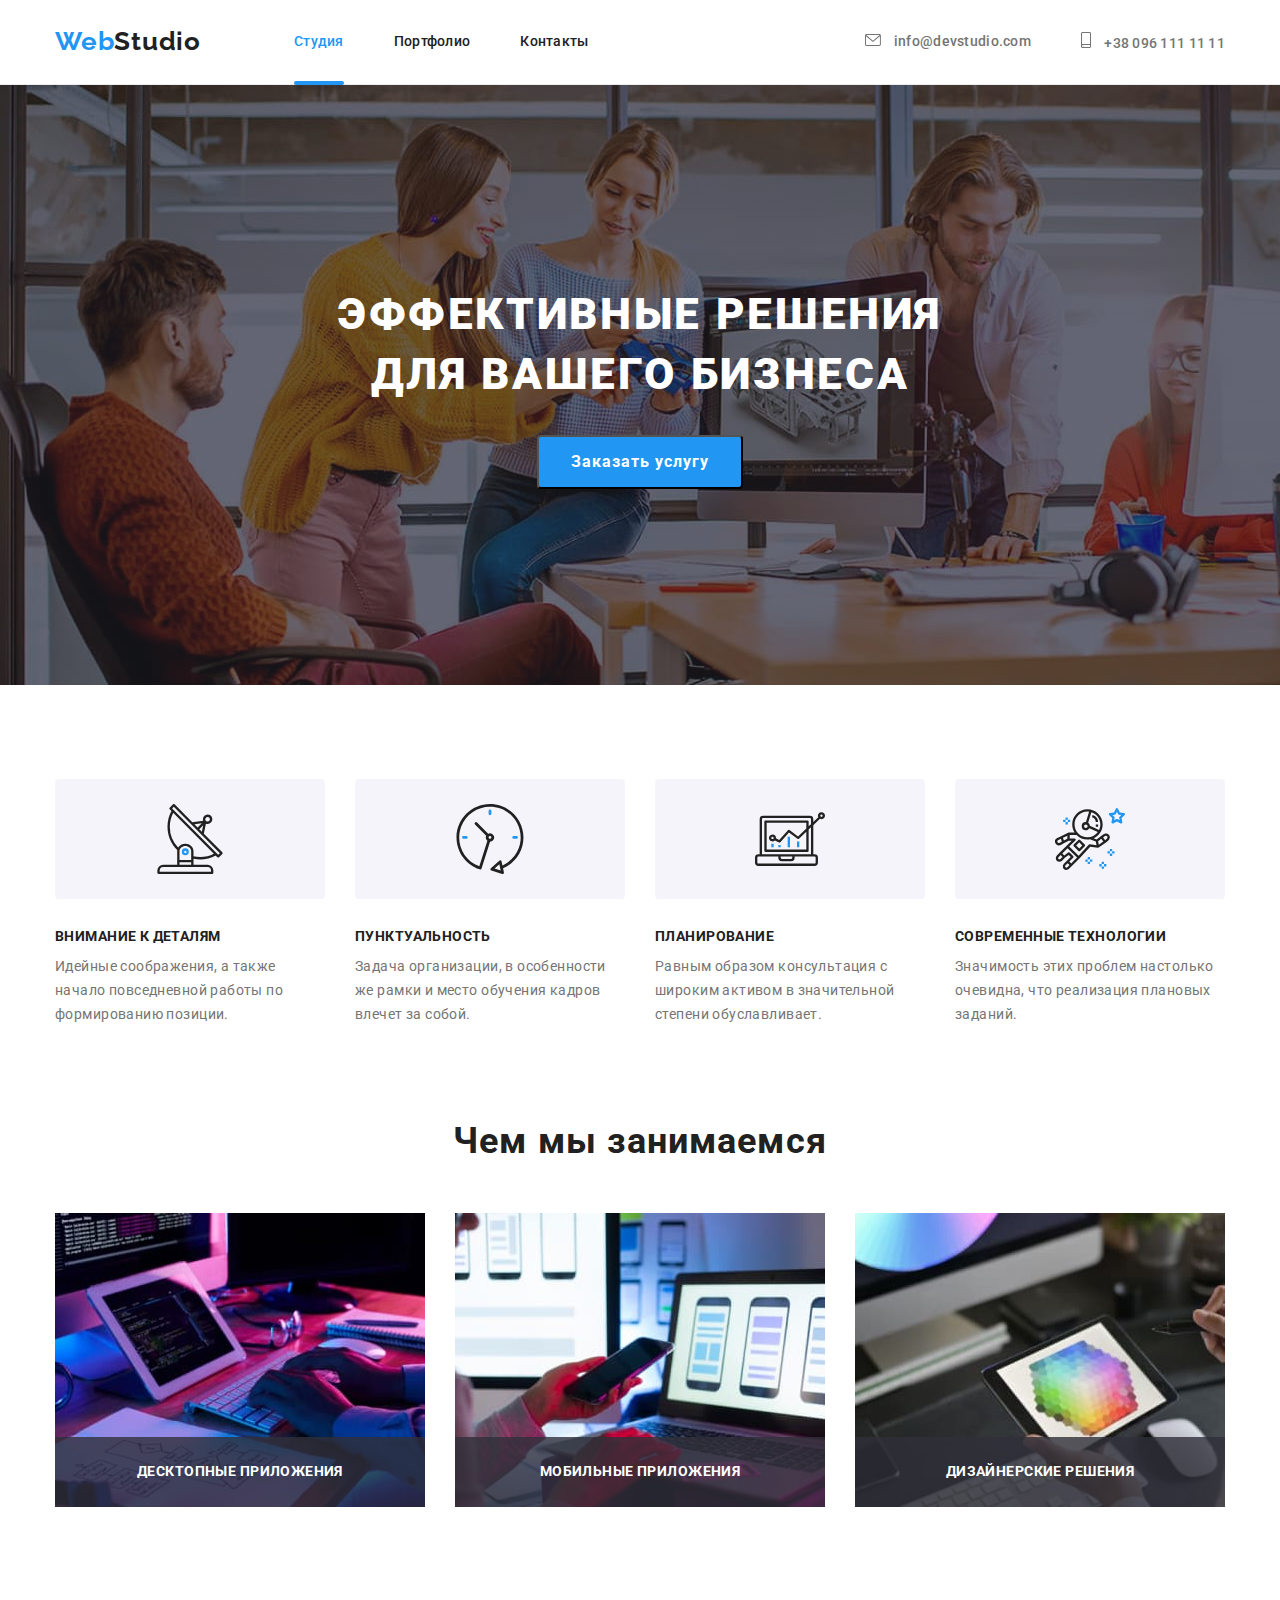
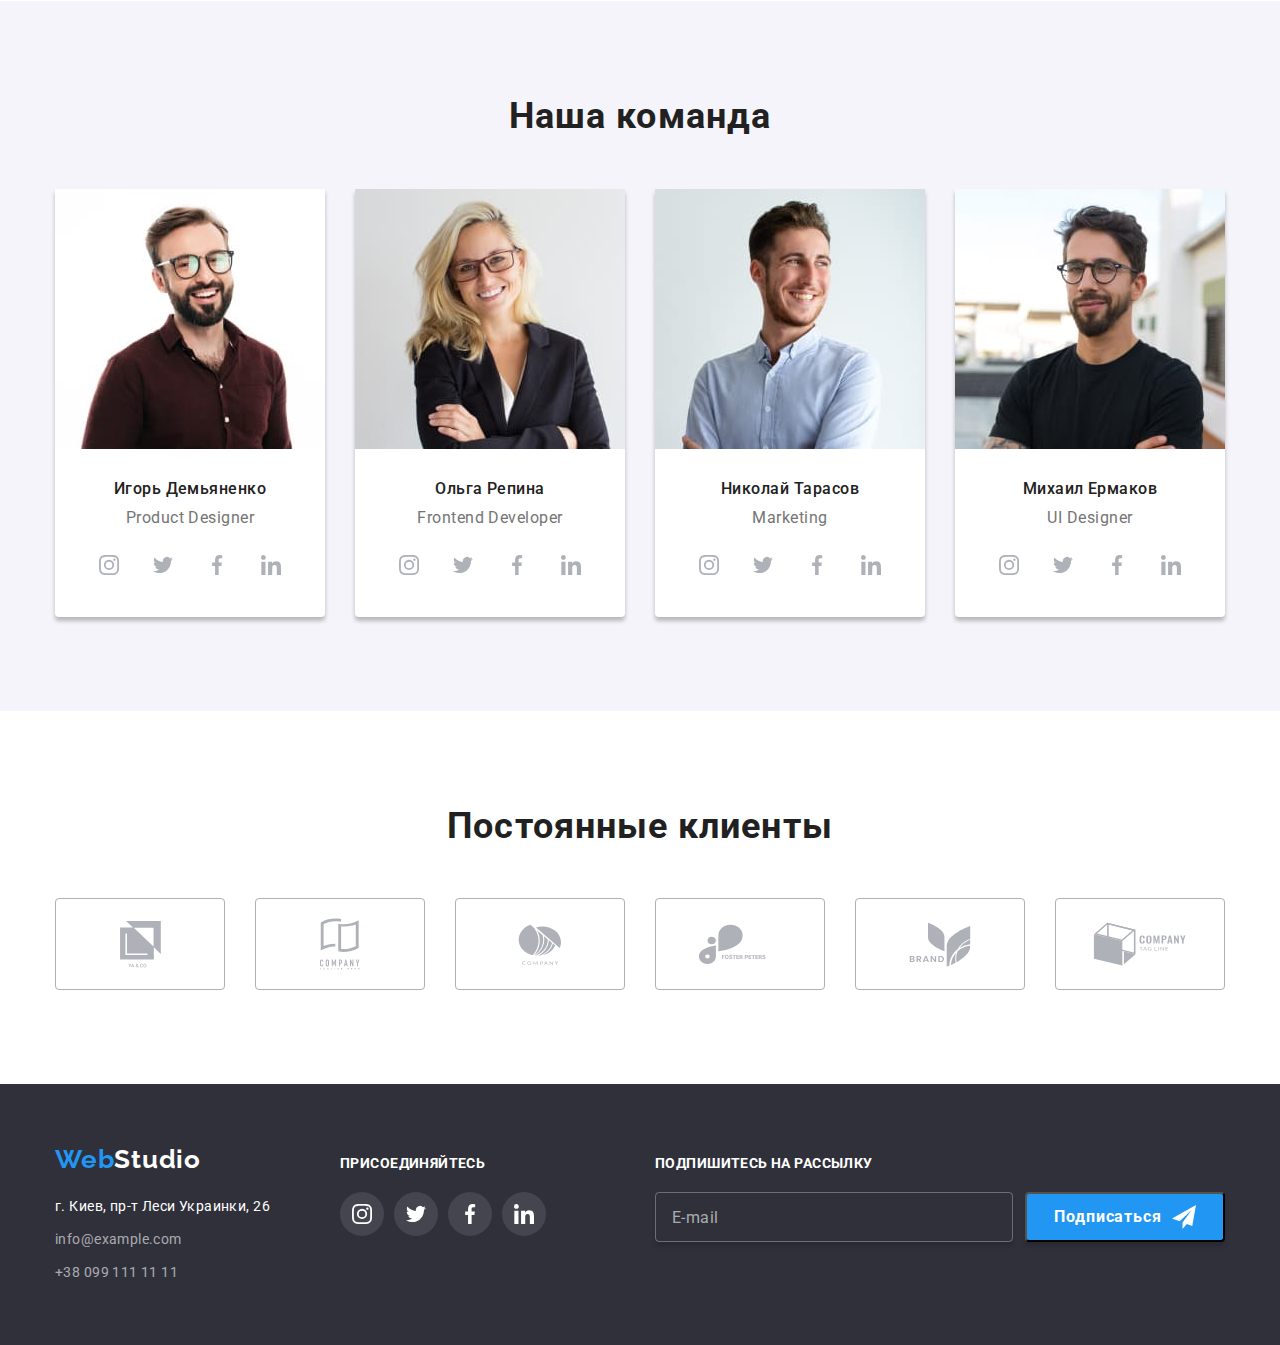
==== commit 0b3a83f3: "bemed" ====
--- a/index.html
+++ b/index.html
@@ -18,28 +18,28 @@
 <body class="pagebody">
     <!--Header-section-->
     <header class="header">
-        <div class="container header-nav-section">
+        <div class="container nav-section">
             <nav class="nav">
-                <a href="" class="header-logo logo"><span class="logo-accent">Web</span>Studio</a>
+                <a href="" class="logo header__logo"><span class="logo--accent">Web</span>Studio</a>
                 <ul class="site-nav">
-                    <li class="item"> <a href="./index.html" class="link current">Студия</a> </li>
-                    <li class="item"> <a href="./portfolio.html" class="link">Портфолио</a> </li>
-                    <li class="item"> <a href="" class="link">Контакты</a> </li>
+                    <li class="site-nav__item"> <a href="./index.html" class="site-nav__link site-nav__link--current">Студия</a> </li>
+                    <li class="site-nav__item"> <a href="./portfolio.html" class="site-nav__link">Портфолио</a> </li>
+                    <li class="site-nav__item"> <a href="" class="site-nav__link">Контакты</a> </li>
                 </ul>
             </nav>
 
-            <ul class="header-contacts">
-                <li class="item">
-                    <a href="mailto:info@devstudio.com" class="contact-link">
-                        <svg class="icon-header" width="16" height="12">
+            <ul class="head-contacts">
+                <li class="head-contacts__item">
+                    <a href="mailto:info@devstudio.com" class="head-contacts__link">
+                        <svg class="head-contacts__icon" width="16" height="12">
                             <use href="./images/icons.svg#icon-mail"></use>
                         </svg>
                         info@devstudio.com</a>
                 </li>
 
-                <li class="item">
-                    <a href="tel:+380961111111" class="contact-link">
-                        <svg class="icon-header" width="10" height="16">
+                <li class="head-contacts__item">
+                    <a href="tel:+380961111111" class="head-contacts__link">
+                        <svg class="head-contacts__icon" width="10" height="16">
                             <use href="./images/icons.svg#icon-smartphone"></use>
                         </svg>
                         +38 096 111 11 11</a>
@@ -126,7 +126,7 @@
         <!--Features-section-->
         <section class="section">
             <div class="container">
-                <ul class="feature">
+                <ul class="feature__list">
 
                     <li class="feature__item">
                         <div class="feature__pic">
@@ -184,12 +184,12 @@
             </div>
         </section>
 
-        <!--Service-list-->
-        <section class="section services-box">
+        <!--Services-list-->
+        <section class="section services__box">
 
             <div class="container">
                 <h2 class="services__title">Чем мы занимаемся</h2>
-                <ul class="services">
+                <ul class="services__list">
 
                     <li class="services__item">
                         <a href="" class="services__link">
@@ -230,7 +230,7 @@
         </section>
 
         <!--Our-team-section-->
-        <section class="section team">
+        <section class="section team__box">
 
             <div class="container">
                 <h2 class="team__title">Наша команда</h2>
@@ -486,48 +486,49 @@
     <footer class="footer">
 
         <div class="container">
-            <div class="footer-flex">
-                <div class="item footer-box">
-                    <a href="" class="logo item"><span class="logo-accent">Web</span>Studio</a>
+            <div class="footer__flex-list">
+
+                <div class="footer__flex-column first-column__list">
+                    <a href="" class="logo footer__logo"><span class="logo--accent">Web</span>Studio</a>
 
                     <!--Contact-information-->
-                    <a href="" class="footer-link address item">
-                        <address>г. Киев, пр-т Леси Украинки, 26</address>
+                    <a href="">
+                        <address class="first-column__item footer__link">г. Киев, пр-т Леси Украинки, 26</address>
                     </a>
-                    <a href="mailto:info@example.com" class="footer-link digital-contact item">info@example.com</a>
-                    <a href="tel:+380991111111" class="footer-link digital-contact item">+38 099 111 11 11</a>
+                    <a href="mailto:info@example.com" class="first-column__item footer__link footer__link--grey">info@example.com</a>
+                    <a href="tel:+380991111111" class="first-column__item footer__link footer__link--grey">+38 099 111 11 11</a>
                 </div>
 
                 <!--Join us-->
-                <div class="item join-us-box">
-
-                    <h3 class="title">Присоединяйтесь</h3>
-
-                    <ul class="footer-social-list">
-                        <li class="item">
-                            <a href="" class="footer-social-link">
-                                <svg class="icon-ftr-social" width="20" height="20">
+                <div class="footer__flex-column join-us__box">
+
+                    <h3 class="join-us__title">Присоединяйтесь</h3>
+
+                    <ul class="join-us__list">
+                        <li class="join-us__item">
+                            <a href="" class="join-us__link">
+                                <svg class="join-us__icon" width="20" height="20">
                                     <use href="./images/icons.svg#icon-instagram"></use>
                                 </svg>
                             </a>
                         </li>
-                        <li class="item">
-                            <a href="" class="footer-social-link">
-                                <svg class="icon-ftr-social" width="20" height="20">
+                        <li class="join-us__item">
+                            <a href="" class="join-us__link">
+                                <svg class="join-us__icon" width="20" height="20">
                                     <use href="./images/icons.svg#icon-twitter"></use>
                                 </svg>
                             </a>
                         </li>
-                        <li class="item">
-                            <a href="" class="footer-social-link">
-                                <svg class="icon-ftr-social" width="20" height="20">
+                        <li class="join-us__item">
+                            <a href="" class="join-us__link">
+                                <svg class="join-us__icon" width="20" height="20">
                                     <use href="./images/icons.svg#icon-facebook"></use>
                                 </svg>
                             </a>
                         </li>
-                        <li class="item">
-                            <a href="" class="footer-social-link">
-                                <svg class="icon-ftr-social" width="20" height="20">
+                        <li class="join-us__item">
+                            <a href="" class="join-us__link">
+                                <svg class="join-us__icon" width="20" height="20">
                                     <use href="./images/icons.svg#icon-linkedin"></use>
                                 </svg>
                             </a>
@@ -536,15 +537,15 @@
                 </div>
 
                 <!--Subscribe-->
-                <div class="item subscribe-box">
-                    
-                    <h3 class="title">Подпишитесь на рассылку</h3>
-                    
-                    <div class="subscribe-list">
-                        <input type="email" class="subscribe-input" name="mail" id="mail" placeholder="E-mail" />
-                        <button class="subscribe-btn cursors">
+                <div class="footer__flex-column subscribe__box">
+                    
+                    <h3 class="subscribe__title">Подпишитесь на рассылку</h3>
+                    
+                    <div class="subscribe__list">
+                        <input type="email" class="subscribe__input" name="mail" id="mail" placeholder="E-mail" />
+                        <button class="subscribe__btn cursors">
                             Подписаться
-                            <svg class="icon-send" width="24" height="24">
+                            <svg class="subscribe__icon" width="24" height="24">
                                 <use href="./images/icons.svg#send"></use>
                             </svg>
                         </button>
--- a/css/styles.css
+++ b/css/styles.css
@@ -64,17 +64,14 @@
   border-bottom: 1px solid #ececec;
 }
 
-.header-nav-section,
+.nav-section,
 .nav,
 .site-nav,
-.header-contacts {
-  display: flex;
-  align-items: center;
-}
-
-.header-logo {
-  padding: 25px 0;
-}
+.head_contacts {
+  display: flex;
+  align-items: center;
+}
+
 .logo {
   display: block;
 
@@ -87,23 +84,25 @@
   text-decoration: none;
 }
 
-.logo-accent {
+.logo--accent {
   color: var(--accent-color);
+}
+
+.header__logo {
+  padding: 25px 0;
+
+  color: var(--title-text-color);
 }
 
 .site-nav {
   margin-left: 93px;
 }
 
-.nav a {
-  color: var(--title-text-color);
-}
-
-.site-nav .item:not(:last-child) {
+.site-nav__item:not(:last-child) {
   margin-right: 50px;
 }
 
-.site-nav .link {
+.site-nav__link {
   display: block;
   padding-top: 32px;
   padding-bottom: 32px;
@@ -123,17 +122,17 @@
   transition-timing-function: var(--transition-timing-function);
 }
 
-.site-nav .link:hover,
-.site-nav .link:focus {
+.site-nav__link:hover,
+.site-nav__link:focus {
   color: var(--accent-color);
 }
 
-.site-nav .link.current {
+.site-nav__link--current {
   position: relative;
   color: var(--accent-color);
 }
 
-.link.current::after {
+.site-nav__link--current::after {
   position: absolute;
   bottom: -3px;
 
@@ -150,22 +149,18 @@
 
 /* Header contacts */
 
-.header-contacts {
+.head-contacts {
   display: flex;
   align-items: center;
   margin: 0 0 0 auto;
   padding: 0;
 }
 
-.header-contacts .item:not(:first-child) {
+.head-contacts__item:not(:first-child) {
   margin-left: 50px;
 }
 
-/* display: flex;
-  justify-content: center;
-  align-items: center; */
-
-.contact-link {
+.head-contacts__link {
   display: block;
   padding-top: 32px;
   padding-bottom: 32px;
@@ -187,13 +182,14 @@
   transition-timing-function: var(--transition-timing-function);
 }
 
-.contact-link:hover,
-.contact-link:focus {
+.head-contacts__link:hover,
+.head-contacts__link:focus {
   color: var(--accent-color);
 }
 
-.icon-header {
+.head-contacts__icon {
   display: inline-block;
+
   fill: currentColor;
   margin-right: 10px;
 }
@@ -524,7 +520,7 @@
 
 /* Features Section */
 
-.feature {
+.feature__list {
   display: flex;
 }
 
@@ -578,7 +574,7 @@
 
 /* Service list section */
 
-.services-box {
+.services__box {
   padding-top: 0;
 }
 
@@ -595,7 +591,7 @@
   color: var(--title-text-color);
 }
 
-.services {
+.services__list {
   padding: 0;
   display: flex;
 }
@@ -639,7 +635,7 @@
 
 /* Our team section */
 
-.team {
+.team__box {
   background-color: #f5f4fa;
 }
 
@@ -815,26 +811,32 @@
   background-color: var(--accent-darkbox-color);
 }
 
-.footer-box {
+.footer__flex-list {
+  display: flex;
+}
+
+.footer__flex-column:first-child {
+  margin-right: 70px;
+}
+
+.first-column__list {
   display: flex;
   flex-direction: column;
 }
 
-.footer-box .item:not(:last-child) {
-  margin-bottom: 9px;
-}
-
-.footer-box .item:first-child {
+.first-column__item:not(:first-child) {
+  margin-top: 9px;
+}
+
+.footer__logo {
   margin-bottom: 20px;
-}
-
-.footer a,
-address {
+
   color: var(--primary-white-color);
 }
 
-.footer-box .footer-link,
-address {
+.footer__link {
+  display: block;
+
   font-style: normal;
   font-weight: normal;
   font-size: 14px;
@@ -842,36 +844,24 @@
   letter-spacing: 0.03em;
   text-decoration: none;
 
+  color: var(--primary-white-color);
+
   transition-property: color;
   transition-duration: var(--transition-duration);
   transition-timing-function: var(--transition-timing-function);
 }
 
-.footer-box .digital-contact {
-  font-style: normal;
-  font-weight: normal;
-  font-size: 14px;
-  line-height: 1.7;
-  letter-spacing: 0.03em;
-  text-decoration: none;
+.footer__link--grey {
   color: rgba(255, 255, 255, 0.6);
 }
 
-.footer .footer-link:hover,
-.footer .footer-link:focus {
+.footer__link:hover,
+.footer__link:focus {
   color: var(--accent-color);
 }
 
-.footer-flex {
-  display: flex;
-}
-
-.footer-flex .item:first-child {
-  margin-right: 70px;
-}
-
-.join-us-box .title,
-.subscribe-box .title {
+.join-us__title,
+.subscribe__title {
   font-style: normal;
   font-weight: bold;
   font-size: 14px;
@@ -884,19 +874,17 @@
   color: var(--primary-white-color);
 }
 
-/* Footer social svg */
-
-.footer-social-list {
-  display: flex;
-  justify-content: center;
-  align-items: center;
-}
-
-.footer-social-list .item:not(:last-child) {
+.join-us__list {
+  display: flex;
+  justify-content: center;
+  align-items: center;
+}
+
+.join-us__item:not(:last-child) {
   margin-right: 10px;
 }
 
-.footer-social-link {
+.join-us__link {
   display: flex;
   justify-content: center;
   align-items: center;
@@ -908,39 +896,37 @@
   color: #afb1b8;
   background: rgba(255, 255, 255, 0.1);
 
-  transition-property: background-color, fill;
-  transition-duration: var(--transition-duration);
-  transition-timing-function: var(--transition-timing-function);
-}
-
-.icon-ftr-social {
+  transition-property: background-color;
+  transition-duration: var(--transition-duration);
+  transition-timing-function: var(--transition-timing-function);
+}
+
+.join-us__icon {
   display: flex;
   justify-content: center;
   align-items: center;
 
   padding: 0;
-
-  fill: currentColor;
-}
-
-.footer-social-link:hover,
-.footer-social-link:focus {
+  fill: var(--primary-white-color);
+}
+
+.join-us__link:hover,
+.join-us__link:focus {
   background-color: var(--accent-color);
-  fill: var(--primary-white-color);
 }
 
 /* Subscribe box */
 
-.subscribe-box {
+.subscribe__box {
   margin: 0 0 0 auto;
   padding: 0;
 }
 
-.subscribe-list {
-  display: flex;
-}
-
-.subscribe-input {
+.subscribe__list {
+  display: flex;
+}
+
+.subscribe__input {
   display: flex;
   align-items: center;
 
@@ -962,7 +948,7 @@
   background-color: transparent;
 }
 
-.subscribe-list input::placeholder {
+.subscribe__input::placeholder {
   font-size: 16px;
   line-height: 1.25;
   letter-spacing: 0.03em;
@@ -970,7 +956,7 @@
   color: rgba(255, 255, 255, 0.6);
 }
 
-.subscribe-btn {
+.subscribe__btn {
   display: flex;
   justify-content: center;
   align-items: center;
@@ -990,7 +976,7 @@
   background-color: var(--accent-color);
 }
 
-.icon-send {
+.subscribe__icon {
   margin-left: 10px;
 
   fill: currentColor;
@@ -998,20 +984,20 @@
 
 /* === СТИЛИ ДЛЯ portfolio.html === */
 
-/* portfolio button filter */
-
-.portfolio-btn-box {
+/* Portfolio Button Menu */
+
+.button-menu__list {
   display: flex;
   justify-content: center;
 
   margin-bottom: 50px;
 }
 
-.portfolio-btn-box .item:not(:last-child) {
+.button-menu__item:not(:last-child) {
   margin-right: 8px;
 }
 
-.portfolio-btn-box .portfolio-btn {
+.button-menu__btn {
   padding: 6px 22px;
   font-family: inherit;
   font-style: normal;
@@ -1030,23 +1016,23 @@
   transition-timing-function: var(--transition-timing-function);
 }
 
-.button .portfolio-btn:hover,
-.button .portfolio-btn:focus {
+.button-menu__btn:hover,
+.button-menu__btn:focus {
   color: var(--primary-white-color);
   background-color: var(--accent-color);
 
   box-shadow: 0px 4px 4px rgba(0, 0, 0, 0.25);
 }
 
-/* portfolio menu */
-
-.portfolio-menu {
+/* Portfolio Card Menu */
+
+.card-menu__list {
   padding: 0;
   display: flex;
   flex-wrap: wrap;
 }
 
-.portfolio-menu > .portfolio-card {
+.card-menu__card {
   box-sizing: border-box;
 
   flex-basis: calc((100% - 2 * var(--card-set-gap)) / 3);
@@ -1056,15 +1042,15 @@
   background-color: var(--primary-white-color);
 }
 
-.portfolio-menu .portfolio-card:nth-child(3n) {
+.card-menu__card:nth-child(3n) {
   margin-right: 0;
 }
 
-.portfolio-menu .portfolio-card:nth-last-child(-n + 3) {
+.card-menu__card:nth-last-child(-n + 3) {
   margin-bottom: 0;
 }
 
-.p-card-link {
+.card-menu__link {
   display: block;
 
   transition-property: box-shadow;
@@ -1072,44 +1058,13 @@
   transition-timing-function: var(--transition-timing-function);
 }
 
-.p-card-link:hover,
-.p-card-link:focus {
+.card-menu__link:hover,
+.card-menu__link:focus {
   box-shadow: 0px 1px 1px rgba(0, 0, 0, 0.12), 0px 4px 4px rgba(0, 0, 0, 0.06),
     1px 4px 6px rgba(0, 0, 0, 0.16);
 }
 
-.prtf-card-content {
-  padding: 20px 24px;
-
-  border-left: 1px solid #eeeeee;
-  border-bottom: 1px solid #eeeeee;
-  border-right: 1px solid #eeeeee;
-}
-
-.card-title {
-  margin-bottom: 4px;
-  font-style: normal;
-  font-weight: bold;
-  font-size: 18px;
-  line-height: 2;
-  letter-spacing: 0.06em;
-
-  color: var(--title-text-color);
-}
-
-.card-description {
-  font-style: normal;
-  font-weight: normal;
-  font-size: 16px;
-  line-height: 1.9;
-  letter-spacing: 0.03em;
-
-  color: var(--primary-text-color);
-}
-
-/* Hover description */
-
-.card-thumb {
+.card-menu__thumb {
   position: relative;
   display: flex;
   justify-content: center;
@@ -1117,30 +1072,7 @@
   overflow: hidden;
 }
 
-.prtf-hover-description {
-  position: absolute;
-  display: flex;
-  justify-content: center;
-  align-items: center;
-
-  top: 50%;
-  left: 50%;
-  transform: translate(-50%, -50%);
-
-  width: 100%;
-  height: 100%;
-  padding: 24px;
-
-  font-size: 18px;
-  line-height: 1.6;
-  letter-spacing: 0.03em;
-
-  color: var(--primary-white-color);
-
-  opacity: 1;
-}
-
-.p-card-overlay {
+.card-menu__overlay {
   position: absolute;
   top: 0;
   left: 0;
@@ -1155,7 +1087,59 @@
   transition-timing-function: var(--transition-timing-function);
 }
 
-.p-card-link:hover .p-card-overlay,
-.p-card-link:focus .p-card-overlay {
+.card-menu__hover-description {
+  position: absolute;
+  display: flex;
+  justify-content: center;
+  align-items: center;
+
+  top: 50%;
+  left: 50%;
+  transform: translate(-50%, -50%);
+
+  width: 100%;
+  height: 100%;
+  padding: 24px;
+
+  font-size: 18px;
+  line-height: 1.6;
+  letter-spacing: 0.03em;
+
+  color: var(--primary-white-color);
+
+  opacity: 1;
+}
+
+.card-menu__link:hover .card-menu__overlay,
+.card-menu__link:focus .card-menu__overlay {
   transform: translateX(0);
 }
+
+.card-menu__card-content {
+  padding: 20px 24px;
+
+  border-left: 1px solid #eeeeee;
+  border-bottom: 1px solid #eeeeee;
+  border-right: 1px solid #eeeeee;
+}
+
+.card-menu__card-title {
+  margin-bottom: 4px;
+  font-style: normal;
+  font-weight: bold;
+  font-size: 18px;
+  line-height: 2;
+  letter-spacing: 0.06em;
+
+  color: var(--title-text-color);
+}
+
+.card-menu__card-description {
+  font-style: normal;
+  font-weight: normal;
+  font-size: 16px;
+  line-height: 1.9;
+  letter-spacing: 0.03em;
+
+  color: var(--primary-text-color);
+}
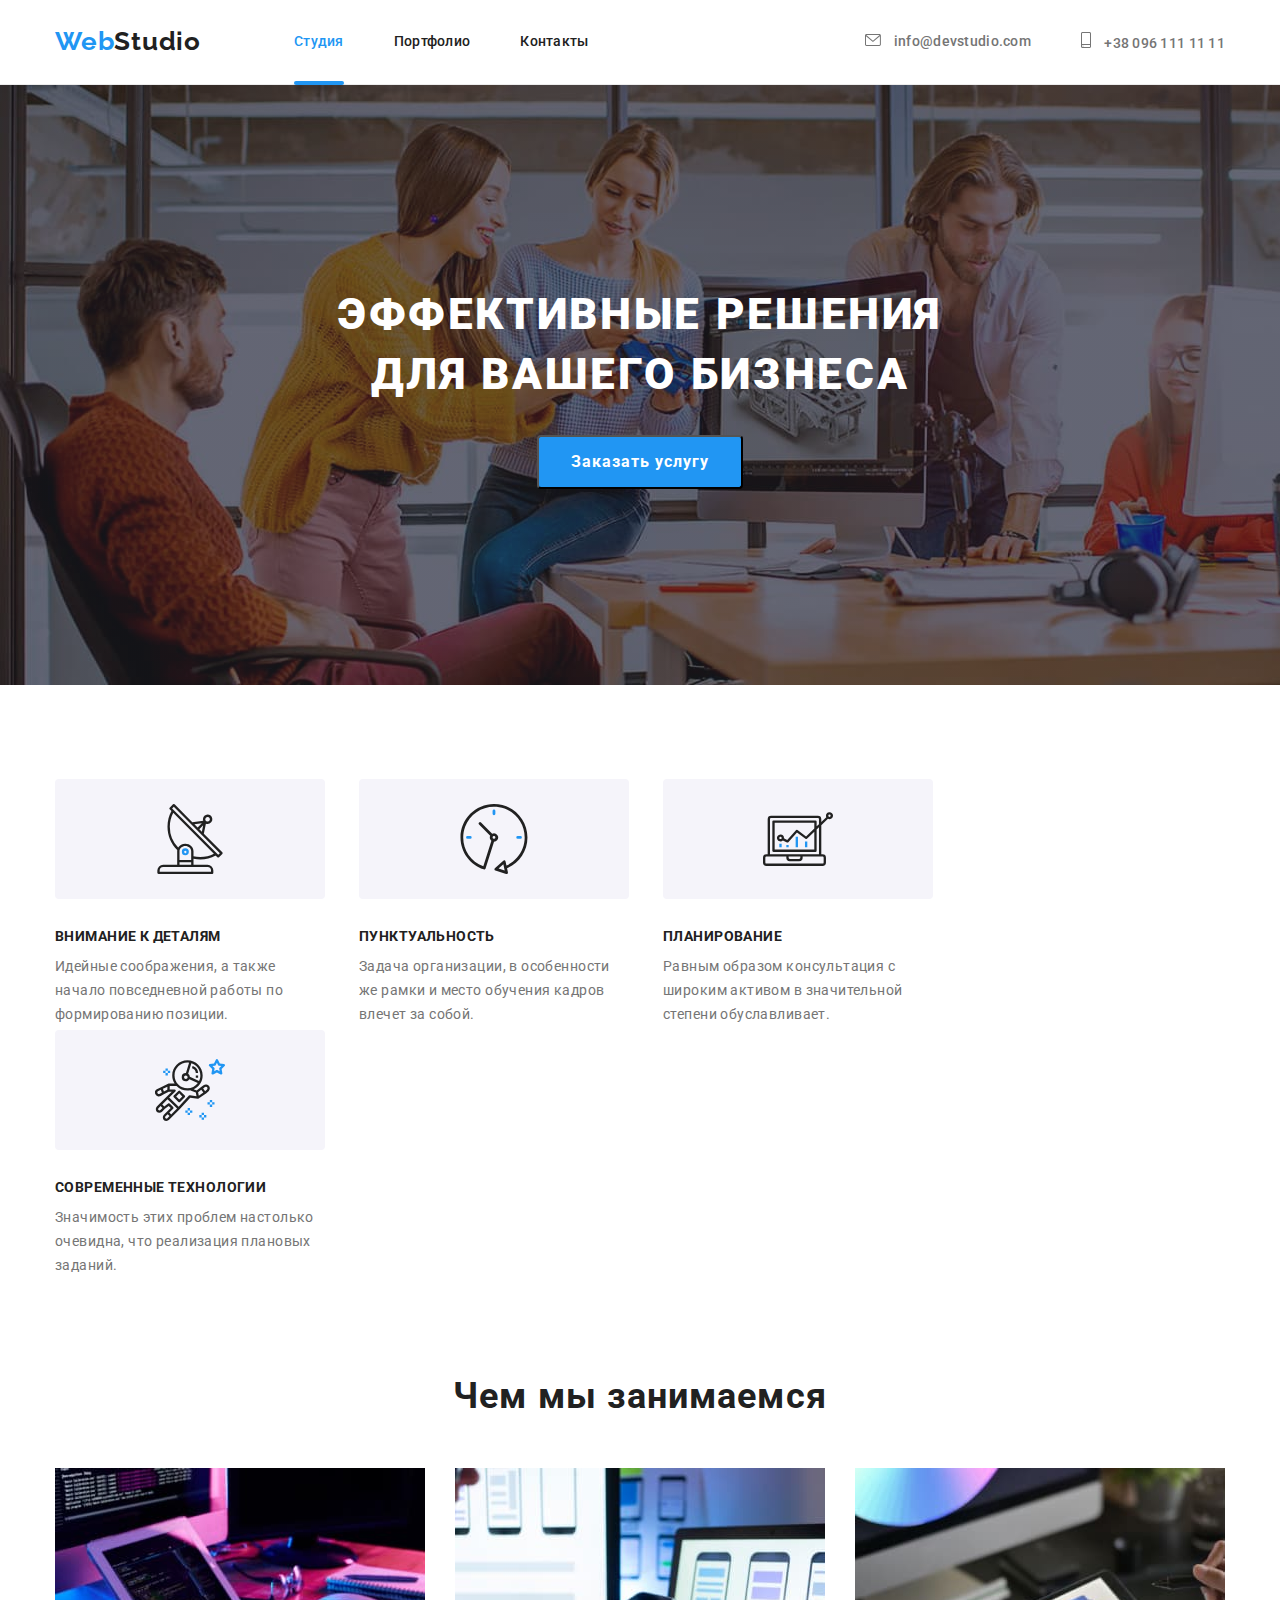
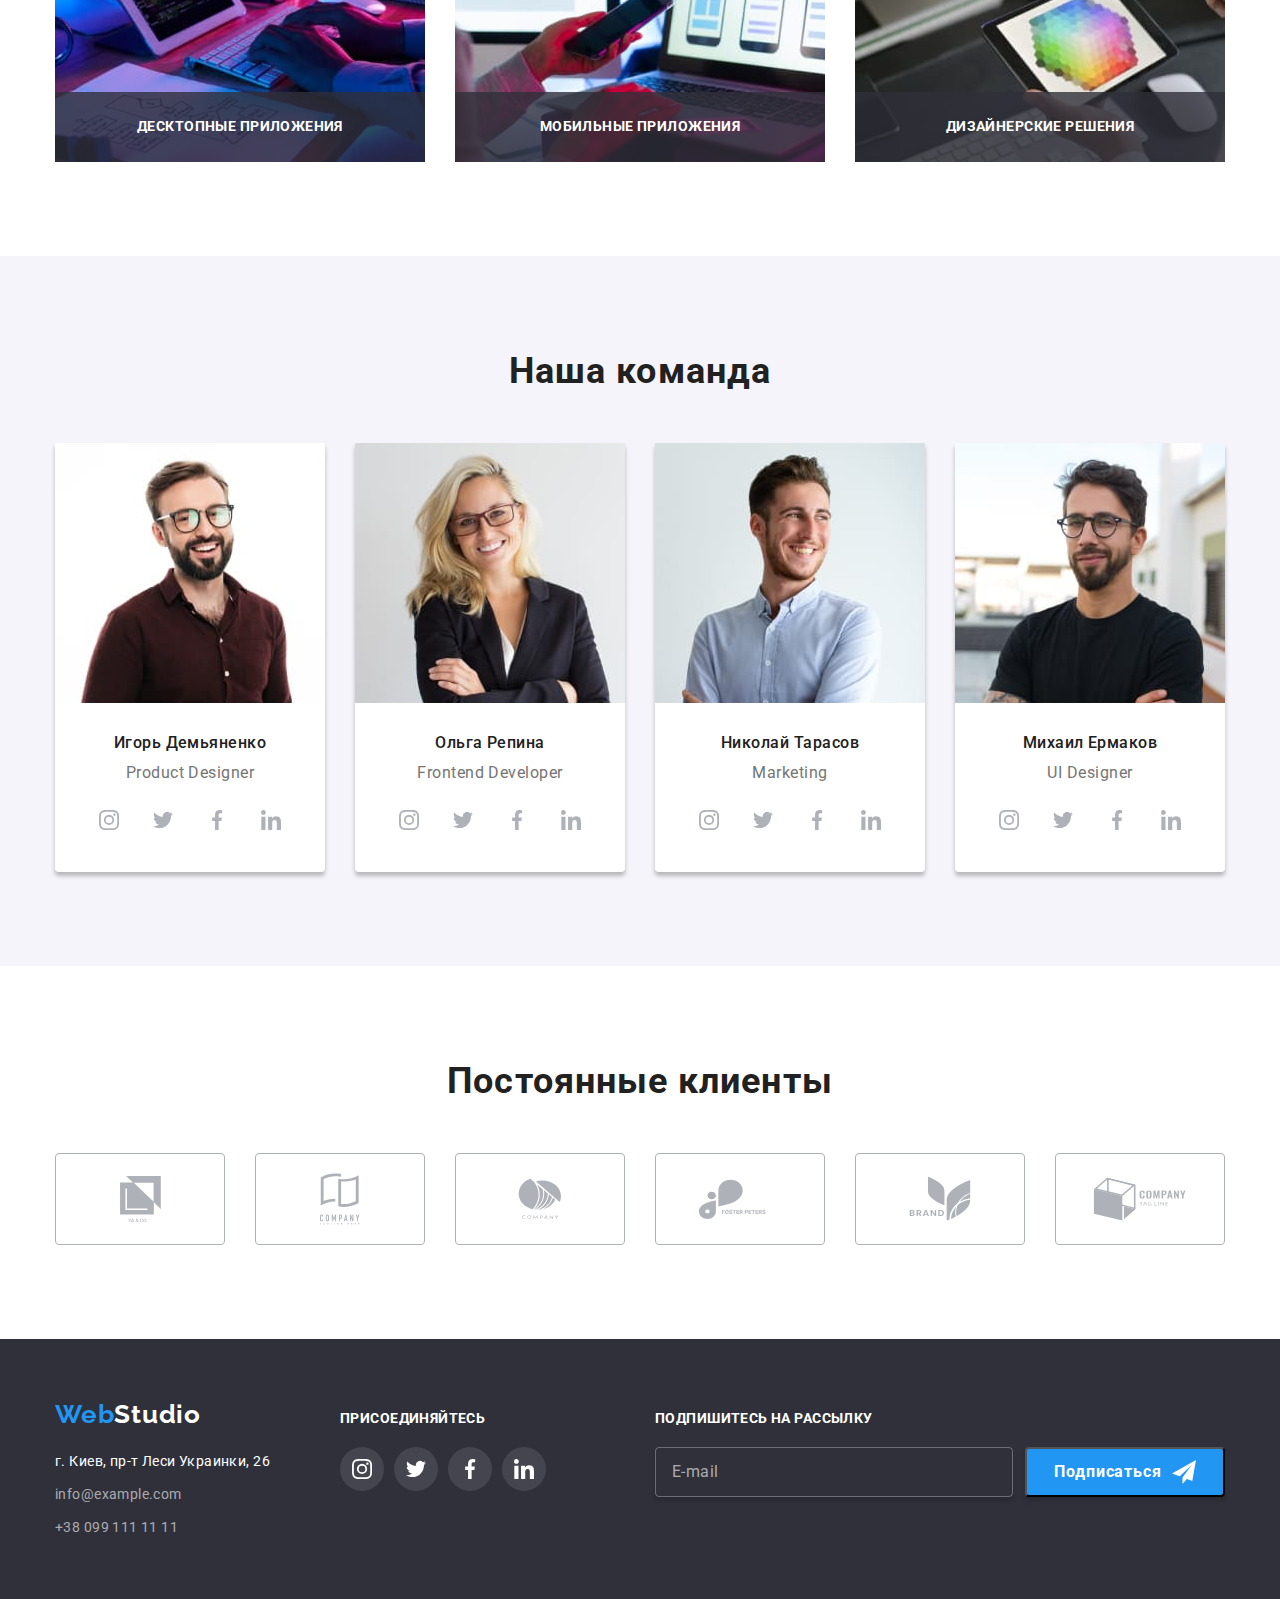
==== commit 1010cc55: "features-left" ====
--- a/index.html
+++ b/index.html
@@ -11,8 +11,8 @@
     <link rel="preconnect" href="https://fonts.gstatic.com">
     <link href="https://fonts.googleapis.com/css2?family=Roboto:wght@400;500;700;900&display=swap" rel="stylesheet">
     <link rel="stylesheet"
-        href="https://cdnjs.cloudflare.com/ajax/libs/modern-normalize/1.0.0/modern-normalize.min.css">
-    <link rel="stylesheet" href="./css/styles.css" />
+        href="https://cdnjs.cloudflare.com/ajax/libs/modern-normalize/1.1.0/modern-normalize.min.css">
+    <link rel="stylesheet" href="./css/main.min.css" />
 </head>
 
 <body class="pagebody">
@@ -20,7 +20,7 @@
     <header class="header">
         <div class="container nav-section">
             <nav class="nav">
-                <a href="" class="logo header__logo"><span class="logo--accent">Web</span>Studio</a>
+                <a href="" class="logo logo--header"><span class="logo--accent">Web</span>Studio</a>
                 <ul class="site-nav">
                     <li class="site-nav__item"> <a href="./index.html" class="site-nav__link site-nav__link--current">Студия</a> </li>
                     <li class="site-nav__item"> <a href="./portfolio.html" class="site-nav__link">Портфолио</a> </li>
@@ -126,7 +126,7 @@
         <!--Features-section-->
         <section class="section">
             <div class="container">
-                <ul class="feature__list">
+                <ul class="feature">
 
                     <li class="feature__item">
                         <div class="feature__pic">
@@ -249,7 +249,7 @@
                                 <p class="team__worker-function">Product Designer</p>
                             </div>
 
-                            <ul class="team__social-list">
+                            <ul class="team__social">
                                 <li class="team__social-item">
                                     <a href="" class="team__social-link">
                                         <svg class="team__social-icon">
@@ -294,7 +294,7 @@
                                 <p class="team__worker-function">Frontend Developer</p>
                             </div>
 
-                            <ul class="team__social-list">
+                            <ul class="team__social">
                                 <li class="team__social-item">
                                     <a href="" class="team__social-link">
                                         <svg class="team__social-icon">
@@ -339,7 +339,7 @@
                                 <p class="team__worker-function">Marketing</p>
                             </div>
 
-                            <ul class="team__social-list">
+                            <ul class="team__social">
                                 <li class="team__social-item">
                                     <a href="" class="team__social-link">
                                         <svg class="team__social-icon">
@@ -383,7 +383,7 @@
                                 <h3 class="team__worker-name">Михаил Ермаков</h3>
                                 <p class="team__worker-function">UI Designer</p>
                             </div>
-                            <ul class="team__social-list">
+                            <ul class="team__social">
                                 <li class="team__social-item">
                                     <a href="" class="team__social-link">
                                         <svg class="team__social-icon">
@@ -426,7 +426,7 @@
 
                 <h2 class="customers__title">Постоянные клиенты</h2>
 
-                <ul class="customers__box">
+                <ul class="customers">
                     <li class="customers__item">
                         <a href="" class="cursors customers__link">
                             <svg class="customers__icon" width="41" height="46.7">
@@ -486,10 +486,10 @@
     <footer class="footer">
 
         <div class="container">
-            <div class="footer__flex-list">
-
-                <div class="footer__flex-column first-column__list">
-                    <a href="" class="logo footer__logo"><span class="logo--accent">Web</span>Studio</a>
+            <div class="footer__flex">
+
+                <div class="footer__flex-column first-column">
+                    <a href="" class="logo logo--footer"><span class="logo--accent">Web</span>Studio</a>
 
                     <!--Contact-information-->
                     <a href="">
@@ -504,7 +504,7 @@
 
                     <h3 class="join-us__title">Присоединяйтесь</h3>
 
-                    <ul class="join-us__list">
+                    <ul class="join-us">
                         <li class="join-us__item">
                             <a href="" class="join-us__link">
                                 <svg class="join-us__icon" width="20" height="20">
--- a/css/main.min.css
+++ b/css/main.min.css
@@ -0,0 +1,2 @@
+h1,h2,h3,p{margin:0;-webkit-user-select:none;-moz-user-select:none;-ms-user-select:none;user-select:none}a{text-decoration:none}ul{padding:0;margin:0;list-style:none}img{display:block;max-width:100%}.pagebody{font-family:Roboto, sans-serif;background-color:#fff;color:#757575;margin:0 auto}.cursors{cursor:pointer}.container{width:1200px;padding:0 15px;margin:0 auto}.section{padding:94px 0}.header{background-color:#fff;border-bottom:1px solid #ececec}.nav-section,.nav,.site-nav,.head_contacts{display:-webkit-box;display:-ms-flexbox;display:flex;-webkit-box-align:center;-ms-flex-align:center;align-items:center}.site-nav{margin-left:93px}.site-nav__item:not(:last-child){margin-right:50px}.site-nav__link{display:block;padding-top:32px;padding-bottom:32px;color:#212121;font-style:normal;font-weight:500;font-size:14px;line-height:1.14;letter-spacing:0.02em;text-decoration:none;-webkit-transition-property:color;transition-property:color;-webkit-transition-duration:250ms;transition-duration:250ms;-webkit-transition-timing-function:cubic-bezier(0.4, 0, 0.2, 1);transition-timing-function:cubic-bezier(0.4, 0, 0.2, 1)}.site-nav__link:hover,.site-nav__link:focus{color:#2196f3}.site-nav__link--current{position:relative;color:#2196f3}.site-nav__link--current::after{position:absolute;bottom:-3px;content:"";display:block;width:100%;height:4px;border-radius:2px;-webkit-box-shadow:0px 4px 4px rgba(0,0,0,0.25);box-shadow:0px 4px 4px rgba(0,0,0,0.25);background:#2196f3}.head-contacts{display:-webkit-box;display:-ms-flexbox;display:flex;-webkit-box-align:center;-ms-flex-align:center;align-items:center;margin:0 0 0 auto;padding:0}.head-contacts__item:not(:first-child){margin-left:50px}.head-contacts__link{display:block;padding-top:32px;padding-bottom:32px;border:0;font-style:normal;font-weight:500;font-size:14px;line-height:1.14;letter-spacing:0.02em;text-decoration:none;background-color:#fff;color:#757575;-webkit-transition-property:color;transition-property:color;-webkit-transition-duration:250ms;transition-duration:250ms;-webkit-transition-timing-function:cubic-bezier(0.4, 0, 0.2, 1);transition-timing-function:cubic-bezier(0.4, 0, 0.2, 1)}.head-contacts__link:hover,.head-contacts__link:focus{color:#2196f3}.head-contacts__icon{display:inline-block;fill:currentColor;margin-right:10px}.footer{padding-top:60px;padding-bottom:60px;background-color:#2f303a}.footer__flex{display:-webkit-box;display:-ms-flexbox;display:flex}.footer__flex-column:first-child{margin-right:70px}.first-column{display:-webkit-box;display:-ms-flexbox;display:flex;-webkit-box-orient:vertical;-webkit-box-direction:normal;-ms-flex-direction:column;flex-direction:column}.first-column__item:not(:first-child){margin-top:9px}.footer__link{display:block;font-style:normal;font-weight:normal;font-size:14px;line-height:1.7;letter-spacing:0.03em;text-decoration:none;color:#fff;-webkit-transition-property:color;transition-property:color;-webkit-transition-duration:250ms;transition-duration:250ms;-webkit-transition-timing-function:cubic-bezier(0.4, 0, 0.2, 1);transition-timing-function:cubic-bezier(0.4, 0, 0.2, 1)}.footer__link--grey{color:rgba(255,255,255,0.6)}.footer__link:hover,.footer__link:focus{color:#2196f3}.join-us__title,.subscribe__title{font-style:normal;font-weight:bold;font-size:14px;line-height:1.14;letter-spacing:0.03em;text-transform:uppercase;padding-top:12px;margin-bottom:20px;color:#fff}.join-us{display:-webkit-box;display:-ms-flexbox;display:flex;-webkit-box-pack:center;-ms-flex-pack:center;justify-content:center;-webkit-box-align:center;-ms-flex-align:center;align-items:center}.join-us__item:not(:last-child){margin-right:10px}.join-us__link{display:-webkit-box;display:-ms-flexbox;display:flex;-webkit-box-pack:center;-ms-flex-pack:center;justify-content:center;-webkit-box-align:center;-ms-flex-align:center;align-items:center;width:44px;height:44px;border-radius:50%;color:#afb1b8;background:rgba(255,255,255,0.1);-webkit-transition-property:background-color;transition-property:background-color;-webkit-transition-duration:250ms;transition-duration:250ms;-webkit-transition-timing-function:cubic-bezier(0.4, 0, 0.2, 1);transition-timing-function:cubic-bezier(0.4, 0, 0.2, 1)}.join-us__link:hover,.join-us__link:focus{background-color:#2196f3}.join-us__icon{display:-webkit-box;display:-ms-flexbox;display:flex;-webkit-box-pack:center;-ms-flex-pack:center;justify-content:center;-webkit-box-align:center;-ms-flex-align:center;align-items:center;padding:0;fill:#fff}.subscribe__box{margin:0 0 0 auto;padding:0}.subscribe__list{display:-webkit-box;display:-ms-flexbox;display:flex}.subscribe__input{display:-webkit-box;display:-ms-flexbox;display:flex;-webkit-box-align:center;-ms-flex-align:center;align-items:center;padding:0 16px;width:358px;height:50px;font-size:16px;line-height:1.25;letter-spacing:0.03em;color:rgba(255,255,255,0.6);border:1px solid rgba(255,255,255,0.3);-webkit-box-shadow:0px 4px 4px rgba(0,0,0,0.15);box-shadow:0px 4px 4px rgba(0,0,0,0.15);border-radius:4px;background-color:transparent}.subscribe__input::-webkit-input-placeholder{font-size:16px;line-height:1.25;letter-spacing:0.03em;color:rgba(255,255,255,0.6)}.subscribe__input:-ms-input-placeholder{font-size:16px;line-height:1.25;letter-spacing:0.03em;color:rgba(255,255,255,0.6)}.subscribe__input::-ms-input-placeholder{font-size:16px;line-height:1.25;letter-spacing:0.03em;color:rgba(255,255,255,0.6)}.subscribe__input::placeholder{font-size:16px;line-height:1.25;letter-spacing:0.03em;color:rgba(255,255,255,0.6)}.subscribe__btn{display:-webkit-box;display:-ms-flexbox;display:flex;-webkit-box-pack:center;-ms-flex-pack:center;justify-content:center;-webkit-box-align:center;-ms-flex-align:center;align-items:center;margin-left:12px;width:200px;height:50px;font-weight:bold;font-size:16px;line-height:1.9;letter-spacing:0.06em;-webkit-box-shadow:0px 4px 4px rgba(0,0,0,0.15);box-shadow:0px 4px 4px rgba(0,0,0,0.15);border-radius:4px;color:#fff;background-color:#2196f3}.subscribe__icon{margin-left:10px;fill:currentColor}.logo{display:block;font-family:Raleway;font-style:normal;font-weight:bold;font-size:26px;line-height:1.2;letter-spacing:0.03em;text-decoration:none}.logo--accent{color:#2196f3}.logo--header{padding:25px 0;color:#212121}.logo--footer{margin-bottom:20px;color:#fff}.hero{padding:200px, 0;text-align:center}.hero__overlay{max-width:1600px;height:600px;margin-left:auto;margin-right:auto;background-size:contain;background:#c4c4c4;background-image:-webkit-gradient(linear, left top, right top, from(rgba(47,48,58,0.4)), to(rgba(47,48,58,0.4))),url("../images/sq-hero.jpg");background-image:linear-gradient(to right, rgba(47,48,58,0.4), rgba(47,48,58,0.4)),url("../images/sq-hero.jpg")}.hero__content{padding:200px 0}.hero__title{margin-bottom:30px;margin-left:auto;margin-right:auto;width:696px;font-style:normal;font-weight:900;font-size:44px;line-height:1.36;text-align:center;letter-spacing:0.06em;text-transform:uppercase;color:#fff}.hero__btn{padding:10px 32px;font-style:normal;font-weight:bold;font-size:16px;line-height:1.9;letter-spacing:0.06em;border-radius:4px;background-color:#2196f3;color:#fff;-webkit-transition-property:background-color;transition-property:background-color;-webkit-transition-duration:250ms;transition-duration:250ms;-webkit-transition-timing-function:cubic-bezier(0.4, 0, 0.2, 1);transition-timing-function:cubic-bezier(0.4, 0, 0.2, 1)}.hero__btn:hover,.hero__btn:focus{background-color:#188ce8}.backdrop{position:fixed;z-index:2;width:100vw;height:100vh;top:0;left:0;background-color:rgba(0,0,0,0.2);opacity:1;visibility:visible;-webkit-transition-property:opacity;transition-property:opacity;-webkit-transition-duration:250ms;transition-duration:250ms;-webkit-transition-timing-function:cubic-bezier(0.4, 0, 0.2, 1);transition-timing-function:cubic-bezier(0.4, 0, 0.2, 1)}.backdrop.is-hidden{opacity:0;visibility:hidden;pointer-events:none}.modal{position:absolute;top:50%;left:50%;width:528px;height:581px;-webkit-box-shadow:0px 1px 3px rgba(0,0,0,0.12),0px 1px 1px rgba(0,0,0,0.14),0px 2px 1px rgba(0,0,0,0.2);box-shadow:0px 1px 3px rgba(0,0,0,0.12),0px 1px 1px rgba(0,0,0,0.14),0px 2px 1px rgba(0,0,0,0.2);border-radius:4px;background-color:#fff;visibility:visible;-webkit-transform:translate(-50%, -50%) scale(1);transform:translate(-50%, -50%) scale(1);-webkit-transition-property:-webkit-transform;transition-property:-webkit-transform;transition-property:transform;transition-property:transform, -webkit-transform;-webkit-transition-duration:250ms;transition-duration:250ms;-webkit-transition-timing-function:cubic-bezier(0.4, 0, 0.2, 1);transition-timing-function:cubic-bezier(0.4, 0, 0.2, 1)}.backdrop.is-hidden .modal{-webkit-transform:translate(-50%, -50%) scale(0.4);transform:translate(-50%, -50%) scale(0.4)}.modal__btn-close{position:absolute;top:0;right:0;display:-webkit-box;display:-ms-flexbox;display:flex;-webkit-box-pack:center;-ms-flex-pack:center;justify-content:center;-webkit-box-align:center;-ms-flex-align:center;align-items:center;margin:8px;padding:0;width:30px;height:30px;border-radius:50%;border:1px solid rgba(0,0,0,0.1);background-color:#fff;-webkit-transition-property:color;transition-property:color;-webkit-transition-duration:250ms;transition-duration:250ms;-webkit-transition-timing-function:cubic-bezier(0.4, 0, 0.2, 1);transition-timing-function:cubic-bezier(0.4, 0, 0.2, 1)}.modal__btn-close:hover,.modal__btn-close:focus{color:#2196f3}.modal__icon-close{position:absolute;top:50%;left:50%;-webkit-transform:translate(-50%, -50%);transform:translate(-50%, -50%);padding:0;fill:currentColor}.form{padding:40px}.form__title{margin-bottom:12px;font-weight:bold;font-size:20px;line-height:1.15;text-align:center;letter-spacing:0.03em;color:#212121}.form__field{margin-bottom:10px;display:-webkit-box;display:-ms-flexbox;display:flex;-webkit-box-orient:vertical;-webkit-box-direction:normal;-ms-flex-direction:column;flex-direction:column}.form__label{margin-bottom:4px;font-size:12px;line-height:1.2;letter-spacing:0.01em;color:#757575}.form__input-box{position:relative;display:-webkit-box;display:-ms-flexbox;display:flex;-webkit-box-pack:start;-ms-flex-pack:start;justify-content:start;-webkit-box-align:center;-ms-flex-align:center;align-items:center}.form__input{height:40px;width:100%;cursor:pointer;padding-left:42px;border:1px solid rgba(33,33,33,0.2);border-radius:4px;-webkit-transition-property:border;transition-property:border;-webkit-transition-duration:250ms;transition-duration:250ms;-webkit-transition-timing-function:cubic-bezier(0.4, 0, 0.2, 1);transition-timing-function:cubic-bezier(0.4, 0, 0.2, 1)}.form__input:focus,.form__input:hover{outline:none;border:1px solid #2196f3}.form__icon{position:absolute;left:12px;fill:#212121;-webkit-transition-property:fill;transition-property:fill;-webkit-transition-duration:250ms;transition-duration:250ms;-webkit-transition-timing-function:cubic-bezier(0.4, 0, 0.2, 1);transition-timing-function:cubic-bezier(0.4, 0, 0.2, 1)}.form__input:hover+.form__icon,.form__input:focus+.form__icon{fill:#2196f3}.form__comment-area{resize:none;width:100%;height:120px;padding:12px 16px;cursor:pointer;border:1px solid rgba(33,33,33,0.2);border-radius:4px;-webkit-transition-property:border;transition-property:border;-webkit-transition-duration:250ms;transition-duration:250ms;-webkit-transition-timing-function:cubic-bezier(0.4, 0, 0.2, 1);transition-timing-function:cubic-bezier(0.4, 0, 0.2, 1)}.form__comment-area::-webkit-input-placeholder{font-size:14px;line-height:1.2;letter-spacing:0.01em;color:rgba(117,117,117,0.5)}.form__comment-area:-ms-input-placeholder{font-size:14px;line-height:1.2;letter-spacing:0.01em;color:rgba(117,117,117,0.5)}.form__comment-area::-ms-input-placeholder{font-size:14px;line-height:1.2;letter-spacing:0.01em;color:rgba(117,117,117,0.5)}.form__comment-area::placeholder{font-size:14px;line-height:1.2;letter-spacing:0.01em;color:rgba(117,117,117,0.5)}.form__comment-area:hover,.form__comment-area:focus{outline:none;border:1px solid #2196f3}.policy{margin-top:20px;display:-webkit-box;display:-ms-flexbox;display:flex;-webkit-box-pack:center;-ms-flex-pack:center;justify-content:center;-webkit-box-align:center;-ms-flex-align:center;align-items:center;font-size:14px;line-height:1.7;letter-spacing:0.03em;padding:0;color:#757575}.policy__link{text-decoration:underline;color:#2196f3}.policy__checkbox{-webkit-appearance:none;-moz-appearance:none;appearance:none}.policy__icon{display:inline-block;width:16px;height:15px;margin-right:7px;background-image:url("../images/check-empty.svg")}.policy__checkbox:checked+.policy__icon{width:16px;height:15px;background:#2196f3;border-radius:2px;background-image:url("../images/check-full.svg");background-size:contain}.form__btn-submit{display:-webkit-box;display:-ms-flexbox;display:flex;-webkit-box-pack:center;-ms-flex-pack:center;justify-content:center;-webkit-box-align:center;-ms-flex-align:center;align-items:center;margin:30px auto 0 auto;width:200px;height:50px;font-weight:bold;font-size:16px;line-height:1.9;letter-spacing:0.06em;color:#fff;background:#2196f3;-webkit-box-shadow:0px 4px 4px rgba(0,0,0,0.15);box-shadow:0px 4px 4px rgba(0,0,0,0.15);border-radius:4px}.feature__list{display:-webkit-box;display:-ms-flexbox;display:flex;padding:0}.feature__item{display:inline-block;width:270px;height:251px}.feature__item:not(:last-child){margin-right:30px}.feature__pic{display:-webkit-box;display:-ms-flexbox;display:flex;-webkit-box-pack:center;-ms-flex-pack:center;justify-content:center;-webkit-box-align:center;-ms-flex-align:center;align-items:center;width:100%;height:120px;margin-bottom:30px;background:#f5f4fa;border-radius:4px}.feature__icon{width:70px;height:70px}.feature__title{margin-bottom:10px;font-style:normal;font-weight:bold;font-size:14px;line-height:1.14;letter-spacing:0.03em;text-transform:uppercase;color:#212121}.feature__text{font-style:normal;font-weight:normal;font-size:14px;line-height:1.7;letter-spacing:0.03em}.services__box{padding-top:0}.services__title{margin-bottom:50px;font-style:normal;font-weight:bold;font-size:36px;line-height:1.2;letter-spacing:0.03em;text-align:center;color:#212121}.services__list{padding:0;display:-webkit-box;display:-ms-flexbox;display:flex}.services__item:not(:last-child){margin-right:30px}.services__thumb{position:relative}.services__label{position:absolute;display:-webkit-box;display:-ms-flexbox;display:flex;-webkit-box-pack:center;-ms-flex-pack:center;justify-content:center;text-align:center;padding:27px;height:70px;width:100%;bottom:0;right:0;font-weight:bold;font-size:14px;line-height:1.14;letter-spacing:0.03em;text-transform:uppercase;color:#fff;background-color:rgba(47,48,58,0.8)}.team__box{background-color:#f5f4fa}.team__title{margin-bottom:50px;font-style:normal;font-weight:bold;font-size:36px;line-height:1.2;letter-spacing:0.03em;color:#212121;text-align:center}.team__list{padding:0;display:-webkit-box;display:-ms-flexbox;display:flex}.team__card{background-color:#fff;-webkit-box-shadow:0px 1px 3px rgba(0,0,0,0.12),0px 1px 1px rgba(0,0,0,0.14),0px 2px 1px rgba(0,0,0,0.2);box-shadow:0px 1px 3px rgba(0,0,0,0.12),0px 1px 1px rgba(0,0,0,0.14),0px 2px 1px rgba(0,0,0,0.2);border-bottom-left-radius:4px;border-bottom-right-radius:4px;-webkit-box-shadow:0px 4px 4px 0px #00000040;box-shadow:0px 4px 4px 0px #00000040}.team__card:not(:last-child){margin-right:30px}.team__content{padding:30px 0 0 0}.team__worker-name{margin-bottom:10px;font-style:normal;font-weight:500;font-size:16px;line-height:1.2;letter-spacing:0.03em;text-align:center;color:#212121}.team__worker-function{font-style:normal;font-weight:normal;font-size:16px;line-height:1.2;letter-spacing:0.03em;text-align:center}.team__social{display:-webkit-box;display:-ms-flexbox;display:flex;-webkit-box-pack:center;-ms-flex-pack:center;justify-content:center;-webkit-box-align:center;-ms-flex-align:center;align-items:center;padding:16px 0 30px 0}.team__social-item:not(:last-child){margin-right:10px}.team__social-link{display:-webkit-box;display:-ms-flexbox;display:flex;-webkit-box-pack:center;-ms-flex-pack:center;justify-content:center;-webkit-box-align:center;-ms-flex-align:center;align-items:center;width:44px;height:44px;border-radius:50%;color:#afb1b8;-webkit-transition-property:background-color, color;transition-property:background-color, color;-webkit-transition-duration:250ms;transition-duration:250ms;-webkit-transition-timing-function:cubic-bezier(0.4, 0, 0.2, 1);transition-timing-function:cubic-bezier(0.4, 0, 0.2, 1)}.team__social-link:hover,.team__social-link:focus{background-color:#2196f3;color:#fff}.team__social-icon{display:-webkit-box;display:-ms-flexbox;display:flex;-webkit-box-pack:center;-ms-flex-pack:center;justify-content:center;-webkit-box-align:center;-ms-flex-align:center;align-items:center;padding:0;width:20px;height:20px;fill:currentColor}.customers__title{margin-bottom:50px;font-style:normal;font-weight:bold;font-size:36px;line-height:1.2;letter-spacing:0.03em;color:#212121;text-align:center}.customers{padding:0;display:-webkit-box;display:-ms-flexbox;display:flex;-webkit-box-pack:center;-ms-flex-pack:center;justify-content:center;-webkit-box-align:center;-ms-flex-align:center;align-items:center}.customers__item:not(:last-child){margin-right:30px}.customers__link{width:170px;height:92px;display:-webkit-box;display:-ms-flexbox;display:flex;-webkit-box-pack:center;-ms-flex-pack:center;justify-content:center;-webkit-box-align:center;-ms-flex-align:center;align-items:center;border:1px solid #afb1b8;color:#afb1b8;border-radius:4px;-webkit-transition-property:border-color, color;transition-property:border-color, color;-webkit-transition-duration:250ms;transition-duration:250ms;-webkit-transition-timing-function:cubic-bezier(0.4, 0, 0.2, 1);transition-timing-function:cubic-bezier(0.4, 0, 0.2, 1)}.customers__link:hover,.customers__link:focus{border-color:#2196f3;color:#2196f3}.customers__icon{display:-webkit-box;display:-ms-flexbox;display:flex;-webkit-box-pack:center;-ms-flex-pack:center;justify-content:center;-webkit-box-align:center;-ms-flex-align:center;align-items:center;fill:currentColor}.button-menu{display:-webkit-box;display:-ms-flexbox;display:flex;-webkit-box-pack:center;-ms-flex-pack:center;justify-content:center;margin-bottom:50px}.button-menu__item:not(:last-child){margin-right:8px}.button-menu__btn{padding:6px 22px;font-family:inherit;font-style:normal;font-weight:500;font-size:16px;line-height:1.6;letter-spacing:0.03em;border-radius:4px;border:1px solid transparent;color:#212121;background-color:#f5f4fa;-webkit-transition-property:color, background-color, -webkit-box-shadow;transition-property:color, background-color, -webkit-box-shadow;transition-property:color, background-color, box-shadow;transition-property:color, background-color, box-shadow, -webkit-box-shadow;-webkit-transition-duration:250ms;transition-duration:250ms;-webkit-transition-timing-function:cubic-bezier(0.4, 0, 0.2, 1);transition-timing-function:cubic-bezier(0.4, 0, 0.2, 1)}.button-menu__btn:hover,.button-menu__btn:focus{color:#fff;background-color:#2196f3;-webkit-box-shadow:0px 4px 4px rgba(0,0,0,0.25);box-shadow:0px 4px 4px rgba(0,0,0,0.25)}.card-menu__list{padding:0;display:-webkit-box;display:-ms-flexbox;display:flex;-ms-flex-wrap:wrap;flex-wrap:wrap}.card-menu__card{margin-bottom:30px;margin-right:30px;background-color:#fff}.card-menu__card:nth-child(3n){margin-right:0}.card-menu__card:nth-last-child(-n+3){margin-bottom:0}.card-menu__link{display:block;-webkit-transition-property:-webkit-box-shadow;transition-property:-webkit-box-shadow;transition-property:box-shadow;transition-property:box-shadow, -webkit-box-shadow;-webkit-transition-duration:250ms;transition-duration:250ms;-webkit-transition-timing-function:cubic-bezier(0.4, 0, 0.2, 1);transition-timing-function:cubic-bezier(0.4, 0, 0.2, 1)}.card-menu__link:hover,.card-menu__link:focus{-webkit-box-shadow:0px 1px 1px rgba(0,0,0,0.12),0px 4px 4px rgba(0,0,0,0.06),1px 4px 6px rgba(0,0,0,0.16);box-shadow:0px 1px 1px rgba(0,0,0,0.12),0px 4px 4px rgba(0,0,0,0.06),1px 4px 6px rgba(0,0,0,0.16)}.card-menu__thumb{position:relative;display:-webkit-box;display:-ms-flexbox;display:flex;-webkit-box-pack:center;-ms-flex-pack:center;justify-content:center;overflow:hidden}.card-menu__overlay{position:absolute;top:0;left:0;width:100%;height:100%;background-color:rgba(33,150,243,0.9);-webkit-transform:translateY(100%);transform:translateY(100%);-webkit-transition-property:-webkit-transform;transition-property:-webkit-transform;transition-property:transform;transition-property:transform, -webkit-transform;-webkit-transition-duration:250ms;transition-duration:250ms;-webkit-transition-timing-function:cubic-bezier(0.4, 0, 0.2, 1);transition-timing-function:cubic-bezier(0.4, 0, 0.2, 1)}.card-menu__link:hover .card-menu__overlay,.card-menu__link:focus .card-menu__overlay{-webkit-transform:translateX(0);transform:translateX(0)}.card-menu__hover-description{position:absolute;display:-webkit-box;display:-ms-flexbox;display:flex;-webkit-box-pack:center;-ms-flex-pack:center;justify-content:center;-webkit-box-align:center;-ms-flex-align:center;align-items:center;top:50%;left:50%;-webkit-transform:translate(-50%, -50%);transform:translate(-50%, -50%);width:100%;height:100%;padding:24px;font-size:18px;line-height:1.6;letter-spacing:0.03em;color:#fff;opacity:1}.card-menu__card-content{padding:20px 24px;border-left:1px solid #eeeeee;border-bottom:1px solid #eeeeee;border-right:1px solid #eeeeee}.card-menu__card-title{margin-bottom:4px;font-style:normal;font-weight:bold;font-size:18px;line-height:2;letter-spacing:0.06em;color:#212121}.card-menu__card-description{font-style:normal;font-weight:normal;font-size:16px;line-height:1.9;letter-spacing:0.03em;color:#757575}
+/*# sourceMappingURL=main.min.css.map */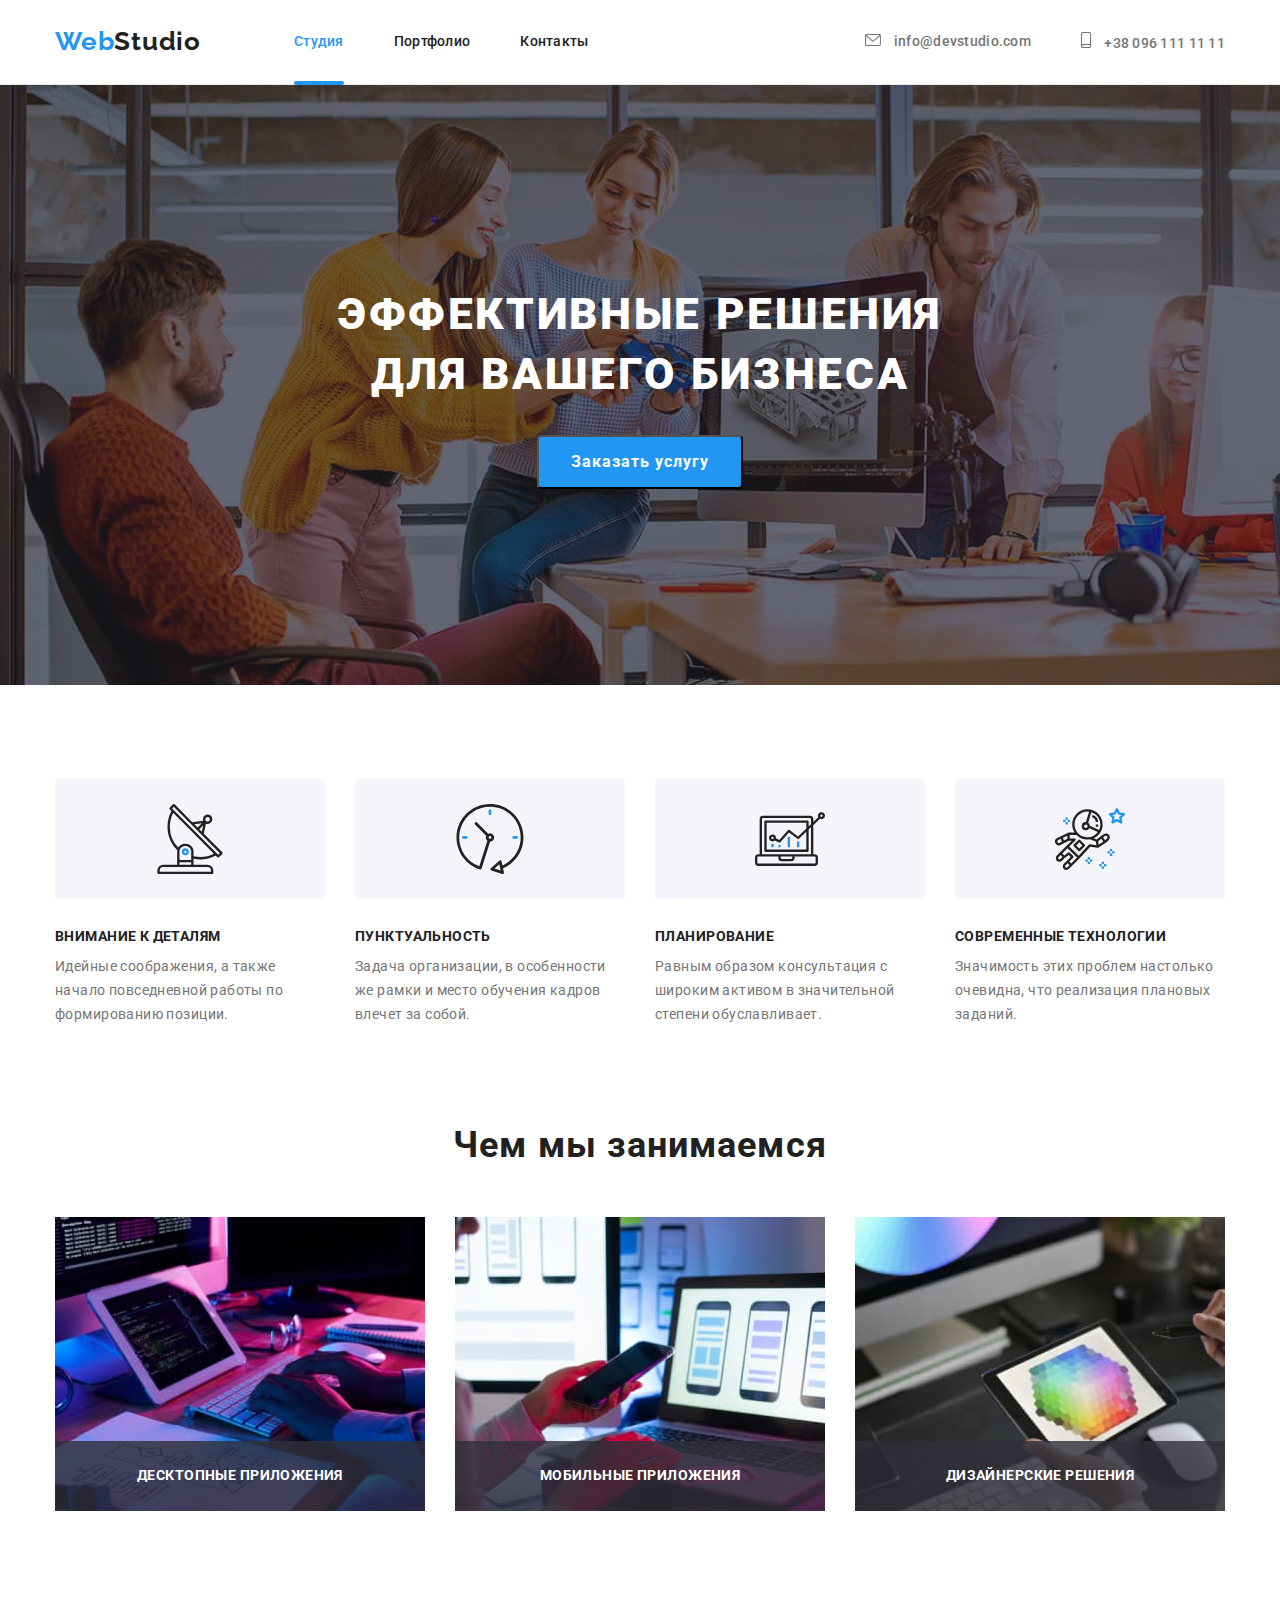
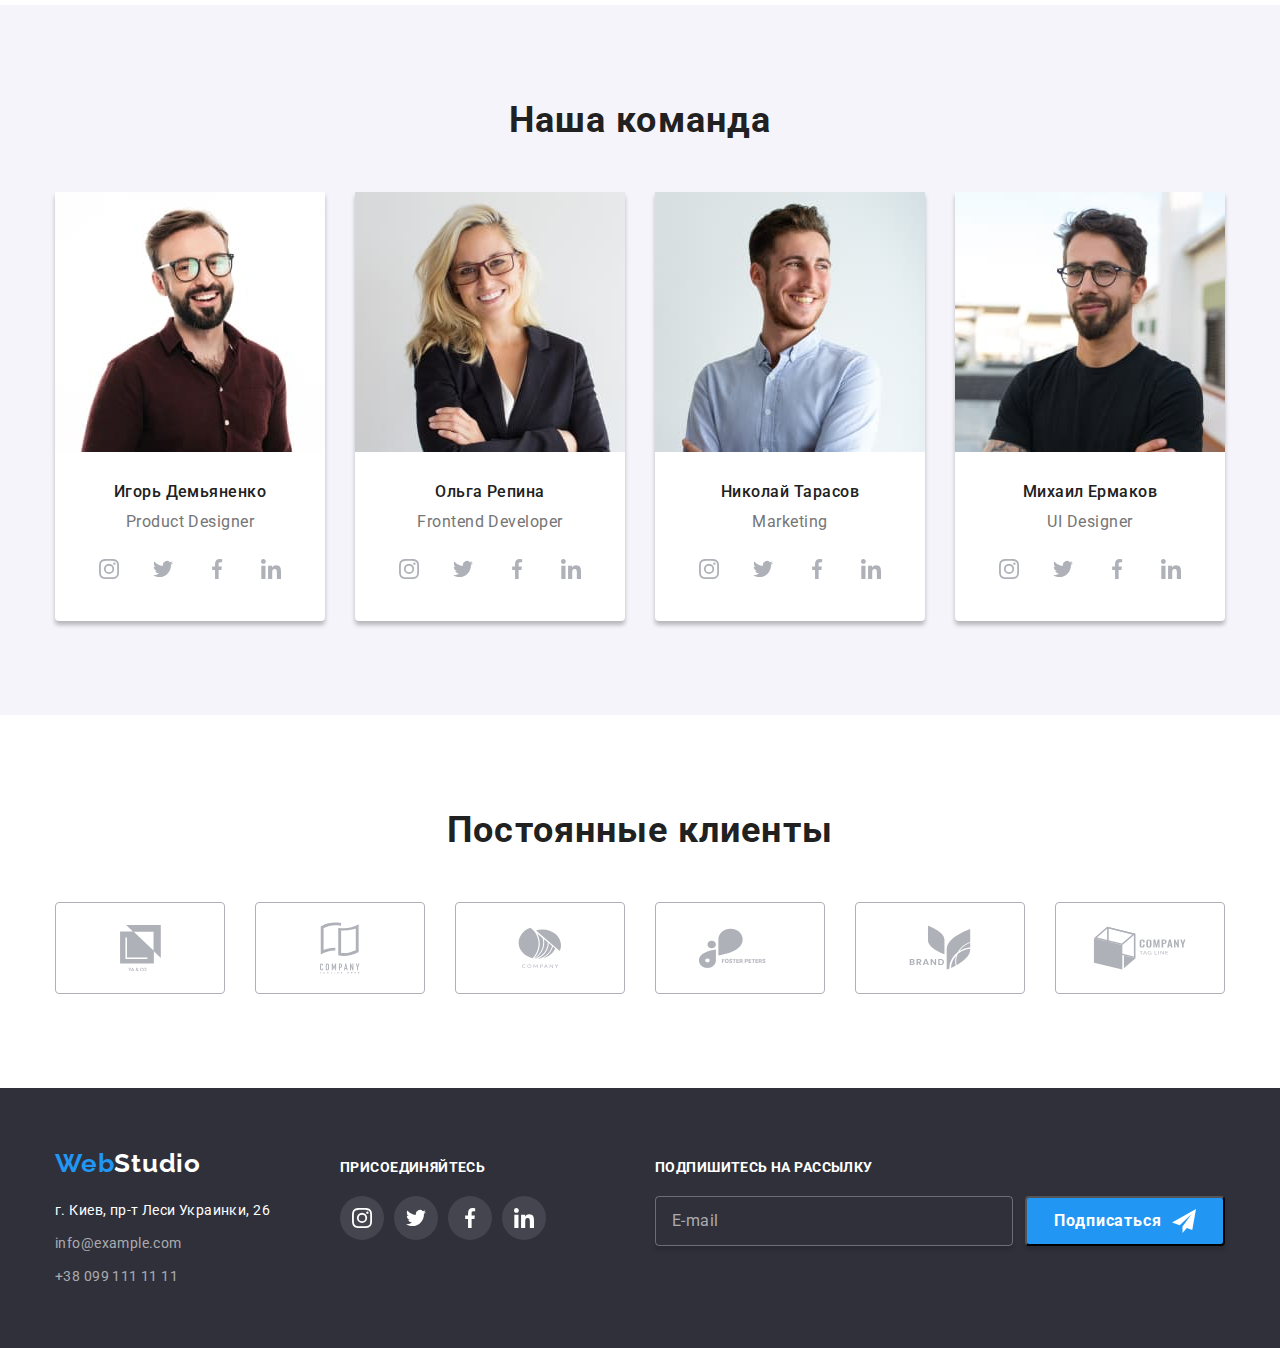
==== commit e6002f4a: "final-cut" ====
--- a/index.html
+++ b/index.html
@@ -126,7 +126,7 @@
         <!--Features-section-->
         <section class="section">
             <div class="container">
-                <ul class="feature">
+                <ul class="feature__list">
 
                     <li class="feature__item">
                         <div class="feature__pic">
--- a/css/main.min.css
+++ b/css/main.min.css
@@ -1,2 +1,2 @@
-h1,h2,h3,p{margin:0;-webkit-user-select:none;-moz-user-select:none;-ms-user-select:none;user-select:none}a{text-decoration:none}ul{padding:0;margin:0;list-style:none}img{display:block;max-width:100%}.pagebody{font-family:Roboto, sans-serif;background-color:#fff;color:#757575;margin:0 auto}.cursors{cursor:pointer}.container{width:1200px;padding:0 15px;margin:0 auto}.section{padding:94px 0}.header{background-color:#fff;border-bottom:1px solid #ececec}.nav-section,.nav,.site-nav,.head_contacts{display:-webkit-box;display:-ms-flexbox;display:flex;-webkit-box-align:center;-ms-flex-align:center;align-items:center}.site-nav{margin-left:93px}.site-nav__item:not(:last-child){margin-right:50px}.site-nav__link{display:block;padding-top:32px;padding-bottom:32px;color:#212121;font-style:normal;font-weight:500;font-size:14px;line-height:1.14;letter-spacing:0.02em;text-decoration:none;-webkit-transition-property:color;transition-property:color;-webkit-transition-duration:250ms;transition-duration:250ms;-webkit-transition-timing-function:cubic-bezier(0.4, 0, 0.2, 1);transition-timing-function:cubic-bezier(0.4, 0, 0.2, 1)}.site-nav__link:hover,.site-nav__link:focus{color:#2196f3}.site-nav__link--current{position:relative;color:#2196f3}.site-nav__link--current::after{position:absolute;bottom:-3px;content:"";display:block;width:100%;height:4px;border-radius:2px;-webkit-box-shadow:0px 4px 4px rgba(0,0,0,0.25);box-shadow:0px 4px 4px rgba(0,0,0,0.25);background:#2196f3}.head-contacts{display:-webkit-box;display:-ms-flexbox;display:flex;-webkit-box-align:center;-ms-flex-align:center;align-items:center;margin:0 0 0 auto;padding:0}.head-contacts__item:not(:first-child){margin-left:50px}.head-contacts__link{display:block;padding-top:32px;padding-bottom:32px;border:0;font-style:normal;font-weight:500;font-size:14px;line-height:1.14;letter-spacing:0.02em;text-decoration:none;background-color:#fff;color:#757575;-webkit-transition-property:color;transition-property:color;-webkit-transition-duration:250ms;transition-duration:250ms;-webkit-transition-timing-function:cubic-bezier(0.4, 0, 0.2, 1);transition-timing-function:cubic-bezier(0.4, 0, 0.2, 1)}.head-contacts__link:hover,.head-contacts__link:focus{color:#2196f3}.head-contacts__icon{display:inline-block;fill:currentColor;margin-right:10px}.footer{padding-top:60px;padding-bottom:60px;background-color:#2f303a}.footer__flex{display:-webkit-box;display:-ms-flexbox;display:flex}.footer__flex-column:first-child{margin-right:70px}.first-column{display:-webkit-box;display:-ms-flexbox;display:flex;-webkit-box-orient:vertical;-webkit-box-direction:normal;-ms-flex-direction:column;flex-direction:column}.first-column__item:not(:first-child){margin-top:9px}.footer__link{display:block;font-style:normal;font-weight:normal;font-size:14px;line-height:1.7;letter-spacing:0.03em;text-decoration:none;color:#fff;-webkit-transition-property:color;transition-property:color;-webkit-transition-duration:250ms;transition-duration:250ms;-webkit-transition-timing-function:cubic-bezier(0.4, 0, 0.2, 1);transition-timing-function:cubic-bezier(0.4, 0, 0.2, 1)}.footer__link--grey{color:rgba(255,255,255,0.6)}.footer__link:hover,.footer__link:focus{color:#2196f3}.join-us__title,.subscribe__title{font-style:normal;font-weight:bold;font-size:14px;line-height:1.14;letter-spacing:0.03em;text-transform:uppercase;padding-top:12px;margin-bottom:20px;color:#fff}.join-us{display:-webkit-box;display:-ms-flexbox;display:flex;-webkit-box-pack:center;-ms-flex-pack:center;justify-content:center;-webkit-box-align:center;-ms-flex-align:center;align-items:center}.join-us__item:not(:last-child){margin-right:10px}.join-us__link{display:-webkit-box;display:-ms-flexbox;display:flex;-webkit-box-pack:center;-ms-flex-pack:center;justify-content:center;-webkit-box-align:center;-ms-flex-align:center;align-items:center;width:44px;height:44px;border-radius:50%;color:#afb1b8;background:rgba(255,255,255,0.1);-webkit-transition-property:background-color;transition-property:background-color;-webkit-transition-duration:250ms;transition-duration:250ms;-webkit-transition-timing-function:cubic-bezier(0.4, 0, 0.2, 1);transition-timing-function:cubic-bezier(0.4, 0, 0.2, 1)}.join-us__link:hover,.join-us__link:focus{background-color:#2196f3}.join-us__icon{display:-webkit-box;display:-ms-flexbox;display:flex;-webkit-box-pack:center;-ms-flex-pack:center;justify-content:center;-webkit-box-align:center;-ms-flex-align:center;align-items:center;padding:0;fill:#fff}.subscribe__box{margin:0 0 0 auto;padding:0}.subscribe__list{display:-webkit-box;display:-ms-flexbox;display:flex}.subscribe__input{display:-webkit-box;display:-ms-flexbox;display:flex;-webkit-box-align:center;-ms-flex-align:center;align-items:center;padding:0 16px;width:358px;height:50px;font-size:16px;line-height:1.25;letter-spacing:0.03em;color:rgba(255,255,255,0.6);border:1px solid rgba(255,255,255,0.3);-webkit-box-shadow:0px 4px 4px rgba(0,0,0,0.15);box-shadow:0px 4px 4px rgba(0,0,0,0.15);border-radius:4px;background-color:transparent}.subscribe__input::-webkit-input-placeholder{font-size:16px;line-height:1.25;letter-spacing:0.03em;color:rgba(255,255,255,0.6)}.subscribe__input:-ms-input-placeholder{font-size:16px;line-height:1.25;letter-spacing:0.03em;color:rgba(255,255,255,0.6)}.subscribe__input::-ms-input-placeholder{font-size:16px;line-height:1.25;letter-spacing:0.03em;color:rgba(255,255,255,0.6)}.subscribe__input::placeholder{font-size:16px;line-height:1.25;letter-spacing:0.03em;color:rgba(255,255,255,0.6)}.subscribe__btn{display:-webkit-box;display:-ms-flexbox;display:flex;-webkit-box-pack:center;-ms-flex-pack:center;justify-content:center;-webkit-box-align:center;-ms-flex-align:center;align-items:center;margin-left:12px;width:200px;height:50px;font-weight:bold;font-size:16px;line-height:1.9;letter-spacing:0.06em;-webkit-box-shadow:0px 4px 4px rgba(0,0,0,0.15);box-shadow:0px 4px 4px rgba(0,0,0,0.15);border-radius:4px;color:#fff;background-color:#2196f3}.subscribe__icon{margin-left:10px;fill:currentColor}.logo{display:block;font-family:Raleway;font-style:normal;font-weight:bold;font-size:26px;line-height:1.2;letter-spacing:0.03em;text-decoration:none}.logo--accent{color:#2196f3}.logo--header{padding:25px 0;color:#212121}.logo--footer{margin-bottom:20px;color:#fff}.hero{padding:200px, 0;text-align:center}.hero__overlay{max-width:1600px;height:600px;margin-left:auto;margin-right:auto;background-size:contain;background:#c4c4c4;background-image:-webkit-gradient(linear, left top, right top, from(rgba(47,48,58,0.4)), to(rgba(47,48,58,0.4))),url("../images/sq-hero.jpg");background-image:linear-gradient(to right, rgba(47,48,58,0.4), rgba(47,48,58,0.4)),url("../images/sq-hero.jpg")}.hero__content{padding:200px 0}.hero__title{margin-bottom:30px;margin-left:auto;margin-right:auto;width:696px;font-style:normal;font-weight:900;font-size:44px;line-height:1.36;text-align:center;letter-spacing:0.06em;text-transform:uppercase;color:#fff}.hero__btn{padding:10px 32px;font-style:normal;font-weight:bold;font-size:16px;line-height:1.9;letter-spacing:0.06em;border-radius:4px;background-color:#2196f3;color:#fff;-webkit-transition-property:background-color;transition-property:background-color;-webkit-transition-duration:250ms;transition-duration:250ms;-webkit-transition-timing-function:cubic-bezier(0.4, 0, 0.2, 1);transition-timing-function:cubic-bezier(0.4, 0, 0.2, 1)}.hero__btn:hover,.hero__btn:focus{background-color:#188ce8}.backdrop{position:fixed;z-index:2;width:100vw;height:100vh;top:0;left:0;background-color:rgba(0,0,0,0.2);opacity:1;visibility:visible;-webkit-transition-property:opacity;transition-property:opacity;-webkit-transition-duration:250ms;transition-duration:250ms;-webkit-transition-timing-function:cubic-bezier(0.4, 0, 0.2, 1);transition-timing-function:cubic-bezier(0.4, 0, 0.2, 1)}.backdrop.is-hidden{opacity:0;visibility:hidden;pointer-events:none}.modal{position:absolute;top:50%;left:50%;width:528px;height:581px;-webkit-box-shadow:0px 1px 3px rgba(0,0,0,0.12),0px 1px 1px rgba(0,0,0,0.14),0px 2px 1px rgba(0,0,0,0.2);box-shadow:0px 1px 3px rgba(0,0,0,0.12),0px 1px 1px rgba(0,0,0,0.14),0px 2px 1px rgba(0,0,0,0.2);border-radius:4px;background-color:#fff;visibility:visible;-webkit-transform:translate(-50%, -50%) scale(1);transform:translate(-50%, -50%) scale(1);-webkit-transition-property:-webkit-transform;transition-property:-webkit-transform;transition-property:transform;transition-property:transform, -webkit-transform;-webkit-transition-duration:250ms;transition-duration:250ms;-webkit-transition-timing-function:cubic-bezier(0.4, 0, 0.2, 1);transition-timing-function:cubic-bezier(0.4, 0, 0.2, 1)}.backdrop.is-hidden .modal{-webkit-transform:translate(-50%, -50%) scale(0.4);transform:translate(-50%, -50%) scale(0.4)}.modal__btn-close{position:absolute;top:0;right:0;display:-webkit-box;display:-ms-flexbox;display:flex;-webkit-box-pack:center;-ms-flex-pack:center;justify-content:center;-webkit-box-align:center;-ms-flex-align:center;align-items:center;margin:8px;padding:0;width:30px;height:30px;border-radius:50%;border:1px solid rgba(0,0,0,0.1);background-color:#fff;-webkit-transition-property:color;transition-property:color;-webkit-transition-duration:250ms;transition-duration:250ms;-webkit-transition-timing-function:cubic-bezier(0.4, 0, 0.2, 1);transition-timing-function:cubic-bezier(0.4, 0, 0.2, 1)}.modal__btn-close:hover,.modal__btn-close:focus{color:#2196f3}.modal__icon-close{position:absolute;top:50%;left:50%;-webkit-transform:translate(-50%, -50%);transform:translate(-50%, -50%);padding:0;fill:currentColor}.form{padding:40px}.form__title{margin-bottom:12px;font-weight:bold;font-size:20px;line-height:1.15;text-align:center;letter-spacing:0.03em;color:#212121}.form__field{margin-bottom:10px;display:-webkit-box;display:-ms-flexbox;display:flex;-webkit-box-orient:vertical;-webkit-box-direction:normal;-ms-flex-direction:column;flex-direction:column}.form__label{margin-bottom:4px;font-size:12px;line-height:1.2;letter-spacing:0.01em;color:#757575}.form__input-box{position:relative;display:-webkit-box;display:-ms-flexbox;display:flex;-webkit-box-pack:start;-ms-flex-pack:start;justify-content:start;-webkit-box-align:center;-ms-flex-align:center;align-items:center}.form__input{height:40px;width:100%;cursor:pointer;padding-left:42px;border:1px solid rgba(33,33,33,0.2);border-radius:4px;-webkit-transition-property:border;transition-property:border;-webkit-transition-duration:250ms;transition-duration:250ms;-webkit-transition-timing-function:cubic-bezier(0.4, 0, 0.2, 1);transition-timing-function:cubic-bezier(0.4, 0, 0.2, 1)}.form__input:focus,.form__input:hover{outline:none;border:1px solid #2196f3}.form__icon{position:absolute;left:12px;fill:#212121;-webkit-transition-property:fill;transition-property:fill;-webkit-transition-duration:250ms;transition-duration:250ms;-webkit-transition-timing-function:cubic-bezier(0.4, 0, 0.2, 1);transition-timing-function:cubic-bezier(0.4, 0, 0.2, 1)}.form__input:hover+.form__icon,.form__input:focus+.form__icon{fill:#2196f3}.form__comment-area{resize:none;width:100%;height:120px;padding:12px 16px;cursor:pointer;border:1px solid rgba(33,33,33,0.2);border-radius:4px;-webkit-transition-property:border;transition-property:border;-webkit-transition-duration:250ms;transition-duration:250ms;-webkit-transition-timing-function:cubic-bezier(0.4, 0, 0.2, 1);transition-timing-function:cubic-bezier(0.4, 0, 0.2, 1)}.form__comment-area::-webkit-input-placeholder{font-size:14px;line-height:1.2;letter-spacing:0.01em;color:rgba(117,117,117,0.5)}.form__comment-area:-ms-input-placeholder{font-size:14px;line-height:1.2;letter-spacing:0.01em;color:rgba(117,117,117,0.5)}.form__comment-area::-ms-input-placeholder{font-size:14px;line-height:1.2;letter-spacing:0.01em;color:rgba(117,117,117,0.5)}.form__comment-area::placeholder{font-size:14px;line-height:1.2;letter-spacing:0.01em;color:rgba(117,117,117,0.5)}.form__comment-area:hover,.form__comment-area:focus{outline:none;border:1px solid #2196f3}.policy{margin-top:20px;display:-webkit-box;display:-ms-flexbox;display:flex;-webkit-box-pack:center;-ms-flex-pack:center;justify-content:center;-webkit-box-align:center;-ms-flex-align:center;align-items:center;font-size:14px;line-height:1.7;letter-spacing:0.03em;padding:0;color:#757575}.policy__link{text-decoration:underline;color:#2196f3}.policy__checkbox{-webkit-appearance:none;-moz-appearance:none;appearance:none}.policy__icon{display:inline-block;width:16px;height:15px;margin-right:7px;background-image:url("../images/check-empty.svg")}.policy__checkbox:checked+.policy__icon{width:16px;height:15px;background:#2196f3;border-radius:2px;background-image:url("../images/check-full.svg");background-size:contain}.form__btn-submit{display:-webkit-box;display:-ms-flexbox;display:flex;-webkit-box-pack:center;-ms-flex-pack:center;justify-content:center;-webkit-box-align:center;-ms-flex-align:center;align-items:center;margin:30px auto 0 auto;width:200px;height:50px;font-weight:bold;font-size:16px;line-height:1.9;letter-spacing:0.06em;color:#fff;background:#2196f3;-webkit-box-shadow:0px 4px 4px rgba(0,0,0,0.15);box-shadow:0px 4px 4px rgba(0,0,0,0.15);border-radius:4px}.feature__list{display:-webkit-box;display:-ms-flexbox;display:flex;padding:0}.feature__item{display:inline-block;width:270px;height:251px}.feature__item:not(:last-child){margin-right:30px}.feature__pic{display:-webkit-box;display:-ms-flexbox;display:flex;-webkit-box-pack:center;-ms-flex-pack:center;justify-content:center;-webkit-box-align:center;-ms-flex-align:center;align-items:center;width:100%;height:120px;margin-bottom:30px;background:#f5f4fa;border-radius:4px}.feature__icon{width:70px;height:70px}.feature__title{margin-bottom:10px;font-style:normal;font-weight:bold;font-size:14px;line-height:1.14;letter-spacing:0.03em;text-transform:uppercase;color:#212121}.feature__text{font-style:normal;font-weight:normal;font-size:14px;line-height:1.7;letter-spacing:0.03em}.services__box{padding-top:0}.services__title{margin-bottom:50px;font-style:normal;font-weight:bold;font-size:36px;line-height:1.2;letter-spacing:0.03em;text-align:center;color:#212121}.services__list{padding:0;display:-webkit-box;display:-ms-flexbox;display:flex}.services__item:not(:last-child){margin-right:30px}.services__thumb{position:relative}.services__label{position:absolute;display:-webkit-box;display:-ms-flexbox;display:flex;-webkit-box-pack:center;-ms-flex-pack:center;justify-content:center;text-align:center;padding:27px;height:70px;width:100%;bottom:0;right:0;font-weight:bold;font-size:14px;line-height:1.14;letter-spacing:0.03em;text-transform:uppercase;color:#fff;background-color:rgba(47,48,58,0.8)}.team__box{background-color:#f5f4fa}.team__title{margin-bottom:50px;font-style:normal;font-weight:bold;font-size:36px;line-height:1.2;letter-spacing:0.03em;color:#212121;text-align:center}.team__list{padding:0;display:-webkit-box;display:-ms-flexbox;display:flex}.team__card{background-color:#fff;-webkit-box-shadow:0px 1px 3px rgba(0,0,0,0.12),0px 1px 1px rgba(0,0,0,0.14),0px 2px 1px rgba(0,0,0,0.2);box-shadow:0px 1px 3px rgba(0,0,0,0.12),0px 1px 1px rgba(0,0,0,0.14),0px 2px 1px rgba(0,0,0,0.2);border-bottom-left-radius:4px;border-bottom-right-radius:4px;-webkit-box-shadow:0px 4px 4px 0px #00000040;box-shadow:0px 4px 4px 0px #00000040}.team__card:not(:last-child){margin-right:30px}.team__content{padding:30px 0 0 0}.team__worker-name{margin-bottom:10px;font-style:normal;font-weight:500;font-size:16px;line-height:1.2;letter-spacing:0.03em;text-align:center;color:#212121}.team__worker-function{font-style:normal;font-weight:normal;font-size:16px;line-height:1.2;letter-spacing:0.03em;text-align:center}.team__social{display:-webkit-box;display:-ms-flexbox;display:flex;-webkit-box-pack:center;-ms-flex-pack:center;justify-content:center;-webkit-box-align:center;-ms-flex-align:center;align-items:center;padding:16px 0 30px 0}.team__social-item:not(:last-child){margin-right:10px}.team__social-link{display:-webkit-box;display:-ms-flexbox;display:flex;-webkit-box-pack:center;-ms-flex-pack:center;justify-content:center;-webkit-box-align:center;-ms-flex-align:center;align-items:center;width:44px;height:44px;border-radius:50%;color:#afb1b8;-webkit-transition-property:background-color, color;transition-property:background-color, color;-webkit-transition-duration:250ms;transition-duration:250ms;-webkit-transition-timing-function:cubic-bezier(0.4, 0, 0.2, 1);transition-timing-function:cubic-bezier(0.4, 0, 0.2, 1)}.team__social-link:hover,.team__social-link:focus{background-color:#2196f3;color:#fff}.team__social-icon{display:-webkit-box;display:-ms-flexbox;display:flex;-webkit-box-pack:center;-ms-flex-pack:center;justify-content:center;-webkit-box-align:center;-ms-flex-align:center;align-items:center;padding:0;width:20px;height:20px;fill:currentColor}.customers__title{margin-bottom:50px;font-style:normal;font-weight:bold;font-size:36px;line-height:1.2;letter-spacing:0.03em;color:#212121;text-align:center}.customers{padding:0;display:-webkit-box;display:-ms-flexbox;display:flex;-webkit-box-pack:center;-ms-flex-pack:center;justify-content:center;-webkit-box-align:center;-ms-flex-align:center;align-items:center}.customers__item:not(:last-child){margin-right:30px}.customers__link{width:170px;height:92px;display:-webkit-box;display:-ms-flexbox;display:flex;-webkit-box-pack:center;-ms-flex-pack:center;justify-content:center;-webkit-box-align:center;-ms-flex-align:center;align-items:center;border:1px solid #afb1b8;color:#afb1b8;border-radius:4px;-webkit-transition-property:border-color, color;transition-property:border-color, color;-webkit-transition-duration:250ms;transition-duration:250ms;-webkit-transition-timing-function:cubic-bezier(0.4, 0, 0.2, 1);transition-timing-function:cubic-bezier(0.4, 0, 0.2, 1)}.customers__link:hover,.customers__link:focus{border-color:#2196f3;color:#2196f3}.customers__icon{display:-webkit-box;display:-ms-flexbox;display:flex;-webkit-box-pack:center;-ms-flex-pack:center;justify-content:center;-webkit-box-align:center;-ms-flex-align:center;align-items:center;fill:currentColor}.button-menu{display:-webkit-box;display:-ms-flexbox;display:flex;-webkit-box-pack:center;-ms-flex-pack:center;justify-content:center;margin-bottom:50px}.button-menu__item:not(:last-child){margin-right:8px}.button-menu__btn{padding:6px 22px;font-family:inherit;font-style:normal;font-weight:500;font-size:16px;line-height:1.6;letter-spacing:0.03em;border-radius:4px;border:1px solid transparent;color:#212121;background-color:#f5f4fa;-webkit-transition-property:color, background-color, -webkit-box-shadow;transition-property:color, background-color, -webkit-box-shadow;transition-property:color, background-color, box-shadow;transition-property:color, background-color, box-shadow, -webkit-box-shadow;-webkit-transition-duration:250ms;transition-duration:250ms;-webkit-transition-timing-function:cubic-bezier(0.4, 0, 0.2, 1);transition-timing-function:cubic-bezier(0.4, 0, 0.2, 1)}.button-menu__btn:hover,.button-menu__btn:focus{color:#fff;background-color:#2196f3;-webkit-box-shadow:0px 4px 4px rgba(0,0,0,0.25);box-shadow:0px 4px 4px rgba(0,0,0,0.25)}.card-menu__list{padding:0;display:-webkit-box;display:-ms-flexbox;display:flex;-ms-flex-wrap:wrap;flex-wrap:wrap}.card-menu__card{margin-bottom:30px;margin-right:30px;background-color:#fff}.card-menu__card:nth-child(3n){margin-right:0}.card-menu__card:nth-last-child(-n+3){margin-bottom:0}.card-menu__link{display:block;-webkit-transition-property:-webkit-box-shadow;transition-property:-webkit-box-shadow;transition-property:box-shadow;transition-property:box-shadow, -webkit-box-shadow;-webkit-transition-duration:250ms;transition-duration:250ms;-webkit-transition-timing-function:cubic-bezier(0.4, 0, 0.2, 1);transition-timing-function:cubic-bezier(0.4, 0, 0.2, 1)}.card-menu__link:hover,.card-menu__link:focus{-webkit-box-shadow:0px 1px 1px rgba(0,0,0,0.12),0px 4px 4px rgba(0,0,0,0.06),1px 4px 6px rgba(0,0,0,0.16);box-shadow:0px 1px 1px rgba(0,0,0,0.12),0px 4px 4px rgba(0,0,0,0.06),1px 4px 6px rgba(0,0,0,0.16)}.card-menu__thumb{position:relative;display:-webkit-box;display:-ms-flexbox;display:flex;-webkit-box-pack:center;-ms-flex-pack:center;justify-content:center;overflow:hidden}.card-menu__overlay{position:absolute;top:0;left:0;width:100%;height:100%;background-color:rgba(33,150,243,0.9);-webkit-transform:translateY(100%);transform:translateY(100%);-webkit-transition-property:-webkit-transform;transition-property:-webkit-transform;transition-property:transform;transition-property:transform, -webkit-transform;-webkit-transition-duration:250ms;transition-duration:250ms;-webkit-transition-timing-function:cubic-bezier(0.4, 0, 0.2, 1);transition-timing-function:cubic-bezier(0.4, 0, 0.2, 1)}.card-menu__link:hover .card-menu__overlay,.card-menu__link:focus .card-menu__overlay{-webkit-transform:translateX(0);transform:translateX(0)}.card-menu__hover-description{position:absolute;display:-webkit-box;display:-ms-flexbox;display:flex;-webkit-box-pack:center;-ms-flex-pack:center;justify-content:center;-webkit-box-align:center;-ms-flex-align:center;align-items:center;top:50%;left:50%;-webkit-transform:translate(-50%, -50%);transform:translate(-50%, -50%);width:100%;height:100%;padding:24px;font-size:18px;line-height:1.6;letter-spacing:0.03em;color:#fff;opacity:1}.card-menu__card-content{padding:20px 24px;border-left:1px solid #eeeeee;border-bottom:1px solid #eeeeee;border-right:1px solid #eeeeee}.card-menu__card-title{margin-bottom:4px;font-style:normal;font-weight:bold;font-size:18px;line-height:2;letter-spacing:0.06em;color:#212121}.card-menu__card-description{font-style:normal;font-weight:normal;font-size:16px;line-height:1.9;letter-spacing:0.03em;color:#757575}
+h1,h2,h3,p{margin:0;-webkit-user-select:none;-moz-user-select:none;-ms-user-select:none;user-select:none}a{text-decoration:none}ul{padding:0;margin:0;list-style:none}img{display:block;max-width:100%}.pagebody{font-family:Roboto, sans-serif;background-color:#fff;color:#757575;margin:0 auto}.cursors{cursor:pointer}.container{width:1200px;padding:0 15px;margin:0 auto}.section{padding:94px 0}.header{background-color:#fff;border-bottom:1px solid #ececec}.nav-section,.nav,.site-nav,.head_contacts{display:-webkit-box;display:-ms-flexbox;display:flex;-webkit-box-align:center;-ms-flex-align:center;align-items:center}.site-nav{margin-left:93px}.site-nav__item:not(:last-child){margin-right:50px}.site-nav__link{display:block;padding-top:32px;padding-bottom:32px;color:#212121;font-style:normal;font-weight:500;font-size:14px;line-height:1.14;letter-spacing:0.02em;text-decoration:none;-webkit-transition-property:color;transition-property:color;-webkit-transition-duration:250ms;transition-duration:250ms;-webkit-transition-timing-function:cubic-bezier(0.4, 0, 0.2, 1);transition-timing-function:cubic-bezier(0.4, 0, 0.2, 1)}.site-nav__link:hover,.site-nav__link:focus{color:#2196f3}.site-nav__link--current{position:relative;color:#2196f3}.site-nav__link--current::after{position:absolute;bottom:-3px;content:"";display:block;width:100%;height:4px;border-radius:2px;-webkit-box-shadow:0px 4px 4px rgba(0,0,0,0.25);box-shadow:0px 4px 4px rgba(0,0,0,0.25);background:#2196f3}.head-contacts{display:-webkit-box;display:-ms-flexbox;display:flex;-webkit-box-align:center;-ms-flex-align:center;align-items:center;margin:0 0 0 auto;padding:0}.head-contacts__item:not(:first-child){margin-left:50px}.head-contacts__link{display:block;padding-top:32px;padding-bottom:32px;border:0;font-style:normal;font-weight:500;font-size:14px;line-height:1.14;letter-spacing:0.02em;text-decoration:none;background-color:#fff;color:#757575;-webkit-transition-property:color;transition-property:color;-webkit-transition-duration:250ms;transition-duration:250ms;-webkit-transition-timing-function:cubic-bezier(0.4, 0, 0.2, 1);transition-timing-function:cubic-bezier(0.4, 0, 0.2, 1)}.head-contacts__link:hover,.head-contacts__link:focus{color:#2196f3}.head-contacts__icon{display:inline-block;fill:currentColor;margin-right:10px}.footer{padding-top:60px;padding-bottom:60px;background-color:#2f303a}.footer__flex{display:-webkit-box;display:-ms-flexbox;display:flex}.footer__flex-column:first-child{margin-right:70px}.first-column{display:-webkit-box;display:-ms-flexbox;display:flex;-webkit-box-orient:vertical;-webkit-box-direction:normal;-ms-flex-direction:column;flex-direction:column}.first-column__item:not(:first-child){margin-top:9px}.footer__link{display:block;font-style:normal;font-weight:normal;font-size:14px;line-height:1.7;letter-spacing:0.03em;text-decoration:none;color:#fff;-webkit-transition-property:color;transition-property:color;-webkit-transition-duration:250ms;transition-duration:250ms;-webkit-transition-timing-function:cubic-bezier(0.4, 0, 0.2, 1);transition-timing-function:cubic-bezier(0.4, 0, 0.2, 1)}.footer__link--grey{color:rgba(255,255,255,0.6)}.footer__link:hover,.footer__link:focus{color:#2196f3}.join-us__title,.subscribe__title{font-style:normal;font-weight:bold;font-size:14px;line-height:1.14;letter-spacing:0.03em;text-transform:uppercase;padding-top:12px;margin-bottom:20px;color:#fff}.join-us{display:-webkit-box;display:-ms-flexbox;display:flex;-webkit-box-pack:center;-ms-flex-pack:center;justify-content:center;-webkit-box-align:center;-ms-flex-align:center;align-items:center}.join-us__item:not(:last-child){margin-right:10px}.join-us__link{display:-webkit-box;display:-ms-flexbox;display:flex;-webkit-box-pack:center;-ms-flex-pack:center;justify-content:center;-webkit-box-align:center;-ms-flex-align:center;align-items:center;width:44px;height:44px;border-radius:50%;color:#afb1b8;background:rgba(255,255,255,0.1);-webkit-transition-property:background-color;transition-property:background-color;-webkit-transition-duration:250ms;transition-duration:250ms;-webkit-transition-timing-function:cubic-bezier(0.4, 0, 0.2, 1);transition-timing-function:cubic-bezier(0.4, 0, 0.2, 1)}.join-us__link:hover,.join-us__link:focus{background-color:#2196f3}.join-us__icon{display:-webkit-box;display:-ms-flexbox;display:flex;-webkit-box-pack:center;-ms-flex-pack:center;justify-content:center;-webkit-box-align:center;-ms-flex-align:center;align-items:center;padding:0;fill:#fff}.subscribe__box{margin:0 0 0 auto;padding:0}.subscribe__list{display:-webkit-box;display:-ms-flexbox;display:flex}.subscribe__input{display:-webkit-box;display:-ms-flexbox;display:flex;-webkit-box-align:center;-ms-flex-align:center;align-items:center;padding:0 16px;width:358px;height:50px;font-size:16px;line-height:1.25;letter-spacing:0.03em;color:rgba(255,255,255,0.6);border:1px solid rgba(255,255,255,0.3);-webkit-box-shadow:0px 4px 4px rgba(0,0,0,0.15);box-shadow:0px 4px 4px rgba(0,0,0,0.15);border-radius:4px;background-color:transparent}.subscribe__input::-webkit-input-placeholder{font-size:16px;line-height:1.25;letter-spacing:0.03em;color:rgba(255,255,255,0.6)}.subscribe__input:-ms-input-placeholder{font-size:16px;line-height:1.25;letter-spacing:0.03em;color:rgba(255,255,255,0.6)}.subscribe__input::-ms-input-placeholder{font-size:16px;line-height:1.25;letter-spacing:0.03em;color:rgba(255,255,255,0.6)}.subscribe__input::placeholder{font-size:16px;line-height:1.25;letter-spacing:0.03em;color:rgba(255,255,255,0.6)}.subscribe__btn{display:-webkit-box;display:-ms-flexbox;display:flex;-webkit-box-pack:center;-ms-flex-pack:center;justify-content:center;-webkit-box-align:center;-ms-flex-align:center;align-items:center;margin-left:12px;width:200px;height:50px;font-weight:bold;font-size:16px;line-height:1.9;letter-spacing:0.06em;-webkit-box-shadow:0px 4px 4px rgba(0,0,0,0.15);box-shadow:0px 4px 4px rgba(0,0,0,0.15);border-radius:4px;color:#fff;background-color:#2196f3}.subscribe__icon{margin-left:10px;fill:currentColor}.logo{display:block;font-family:Raleway;font-style:normal;font-weight:bold;font-size:26px;line-height:1.2;letter-spacing:0.03em;text-decoration:none}.logo--accent{color:#2196f3}.logo--header{padding:25px 0;color:#212121}.logo--footer{margin-bottom:20px;color:#fff}.hero{padding:200px, 0;text-align:center}.hero__overlay{max-width:1600px;height:600px;margin-left:auto;margin-right:auto;background-size:contain;background:#c4c4c4;background-image:-webkit-gradient(linear, left top, right top, from(rgba(47,48,58,0.4)), to(rgba(47,48,58,0.4))),url("../images/sq-hero.jpg");background-image:linear-gradient(to right, rgba(47,48,58,0.4), rgba(47,48,58,0.4)),url("../images/sq-hero.jpg")}.hero__content{padding:200px 0}.hero__title{margin-bottom:30px;margin-left:auto;margin-right:auto;width:696px;font-style:normal;font-weight:900;font-size:44px;line-height:1.36;text-align:center;letter-spacing:0.06em;text-transform:uppercase;color:#fff}.hero__btn{padding:10px 32px;font-style:normal;font-weight:bold;font-size:16px;line-height:1.9;letter-spacing:0.06em;border-radius:4px;background-color:#2196f3;color:#fff;-webkit-transition-property:background-color;transition-property:background-color;-webkit-transition-duration:250ms;transition-duration:250ms;-webkit-transition-timing-function:cubic-bezier(0.4, 0, 0.2, 1);transition-timing-function:cubic-bezier(0.4, 0, 0.2, 1)}.hero__btn:hover,.hero__btn:focus{background-color:#188ce8}.backdrop{position:fixed;z-index:2;width:100vw;height:100vh;top:0;left:0;background-color:rgba(0,0,0,0.2);opacity:1;visibility:visible;-webkit-transition-property:opacity;transition-property:opacity;-webkit-transition-duration:250ms;transition-duration:250ms;-webkit-transition-timing-function:cubic-bezier(0.4, 0, 0.2, 1);transition-timing-function:cubic-bezier(0.4, 0, 0.2, 1)}.backdrop.is-hidden{opacity:0;visibility:hidden;pointer-events:none}.modal{position:absolute;top:50%;left:50%;width:528px;height:581px;-webkit-box-shadow:0px 1px 3px rgba(0,0,0,0.12),0px 1px 1px rgba(0,0,0,0.14),0px 2px 1px rgba(0,0,0,0.2);box-shadow:0px 1px 3px rgba(0,0,0,0.12),0px 1px 1px rgba(0,0,0,0.14),0px 2px 1px rgba(0,0,0,0.2);border-radius:4px;background-color:#fff;visibility:visible;-webkit-transform:translate(-50%, -50%) scale(1);transform:translate(-50%, -50%) scale(1);-webkit-transition-property:-webkit-transform;transition-property:-webkit-transform;transition-property:transform;transition-property:transform, -webkit-transform;-webkit-transition-duration:250ms;transition-duration:250ms;-webkit-transition-timing-function:cubic-bezier(0.4, 0, 0.2, 1);transition-timing-function:cubic-bezier(0.4, 0, 0.2, 1)}.backdrop.is-hidden .modal{-webkit-transform:translate(-50%, -50%) scale(0.4);transform:translate(-50%, -50%) scale(0.4)}.modal__btn-close{position:absolute;top:0;right:0;display:-webkit-box;display:-ms-flexbox;display:flex;-webkit-box-pack:center;-ms-flex-pack:center;justify-content:center;-webkit-box-align:center;-ms-flex-align:center;align-items:center;margin:8px;padding:0;width:30px;height:30px;border-radius:50%;border:1px solid rgba(0,0,0,0.1);background-color:#fff;-webkit-transition-property:color;transition-property:color;-webkit-transition-duration:250ms;transition-duration:250ms;-webkit-transition-timing-function:cubic-bezier(0.4, 0, 0.2, 1);transition-timing-function:cubic-bezier(0.4, 0, 0.2, 1)}.modal__btn-close:hover,.modal__btn-close:focus{color:#2196f3}.modal__icon-close{position:absolute;top:50%;left:50%;-webkit-transform:translate(-50%, -50%);transform:translate(-50%, -50%);padding:0;fill:currentColor}.form{padding:40px}.form__title{margin-bottom:12px;font-weight:bold;font-size:20px;line-height:1.15;text-align:center;letter-spacing:0.03em;color:#212121}.form__field{margin-bottom:10px;display:-webkit-box;display:-ms-flexbox;display:flex;-webkit-box-orient:vertical;-webkit-box-direction:normal;-ms-flex-direction:column;flex-direction:column}.form__label{margin-bottom:4px;font-size:12px;line-height:1.2;letter-spacing:0.01em;color:#757575}.form__input-box{position:relative;display:-webkit-box;display:-ms-flexbox;display:flex;-webkit-box-pack:start;-ms-flex-pack:start;justify-content:start;-webkit-box-align:center;-ms-flex-align:center;align-items:center}.form__input{height:40px;width:100%;cursor:pointer;padding-left:42px;border:1px solid rgba(33,33,33,0.2);border-radius:4px;-webkit-transition-property:border;transition-property:border;-webkit-transition-duration:250ms;transition-duration:250ms;-webkit-transition-timing-function:cubic-bezier(0.4, 0, 0.2, 1);transition-timing-function:cubic-bezier(0.4, 0, 0.2, 1)}.form__input:focus,.form__input:hover{outline:none;border:1px solid #2196f3}.form__icon{position:absolute;left:12px;fill:#212121;-webkit-transition-property:fill;transition-property:fill;-webkit-transition-duration:250ms;transition-duration:250ms;-webkit-transition-timing-function:cubic-bezier(0.4, 0, 0.2, 1);transition-timing-function:cubic-bezier(0.4, 0, 0.2, 1)}.form__input:hover+.form__icon,.form__input:focus+.form__icon{fill:#2196f3}.form__comment-area{resize:none;width:100%;height:120px;padding:12px 16px;cursor:pointer;border:1px solid rgba(33,33,33,0.2);border-radius:4px;-webkit-transition-property:border;transition-property:border;-webkit-transition-duration:250ms;transition-duration:250ms;-webkit-transition-timing-function:cubic-bezier(0.4, 0, 0.2, 1);transition-timing-function:cubic-bezier(0.4, 0, 0.2, 1)}.form__comment-area::-webkit-input-placeholder{font-size:14px;line-height:1.2;letter-spacing:0.01em;color:rgba(117,117,117,0.5)}.form__comment-area:-ms-input-placeholder{font-size:14px;line-height:1.2;letter-spacing:0.01em;color:rgba(117,117,117,0.5)}.form__comment-area::-ms-input-placeholder{font-size:14px;line-height:1.2;letter-spacing:0.01em;color:rgba(117,117,117,0.5)}.form__comment-area::placeholder{font-size:14px;line-height:1.2;letter-spacing:0.01em;color:rgba(117,117,117,0.5)}.form__comment-area:hover,.form__comment-area:focus{outline:none;border:1px solid #2196f3}.policy{margin-top:20px;display:-webkit-box;display:-ms-flexbox;display:flex;-webkit-box-pack:center;-ms-flex-pack:center;justify-content:center;-webkit-box-align:center;-ms-flex-align:center;align-items:center;font-size:14px;line-height:1.7;letter-spacing:0.03em;padding:0;color:#757575}.policy__link{text-decoration:underline;color:#2196f3}.policy__checkbox{-webkit-appearance:none;-moz-appearance:none;appearance:none}.policy__icon{display:inline-block;width:16px;height:15px;margin-right:7px;background-image:url("../images/check-empty.svg")}.policy__checkbox:checked+.policy__icon{width:16px;height:15px;background:#2196f3;border-radius:2px;background-image:url("../images/check-full.svg");background-size:contain}.form__btn-submit{display:-webkit-box;display:-ms-flexbox;display:flex;-webkit-box-pack:center;-ms-flex-pack:center;justify-content:center;-webkit-box-align:center;-ms-flex-align:center;align-items:center;margin:30px auto 0 auto;width:200px;height:50px;font-weight:bold;font-size:16px;line-height:1.9;letter-spacing:0.06em;color:#fff;background:#2196f3;-webkit-box-shadow:0px 4px 4px rgba(0,0,0,0.15);box-shadow:0px 4px 4px rgba(0,0,0,0.15);border-radius:4px}.feature__list{display:-webkit-box;display:-ms-flexbox;display:flex;padding:0}.feature__item{display:block;width:270px;height:251px}.feature__item:not(:last-child){margin-right:30px}.feature__pic{display:-webkit-box;display:-ms-flexbox;display:flex;-webkit-box-pack:center;-ms-flex-pack:center;justify-content:center;-webkit-box-align:center;-ms-flex-align:center;align-items:center;width:100%;height:120px;margin-bottom:30px;background:#f5f4fa;border-radius:4px}.feature__icon{width:70px;height:70px}.feature__title{margin-bottom:10px;font-style:normal;font-weight:bold;font-size:14px;line-height:1.14;letter-spacing:0.03em;text-transform:uppercase;color:#212121}.feature__text{font-style:normal;font-weight:normal;font-size:14px;line-height:1.7;letter-spacing:0.03em}.services__box{padding-top:0}.services__title{margin-bottom:50px;font-style:normal;font-weight:bold;font-size:36px;line-height:1.2;letter-spacing:0.03em;text-align:center;color:#212121}.services__list{padding:0;display:-webkit-box;display:-ms-flexbox;display:flex}.services__item:not(:last-child){margin-right:30px}.services__thumb{position:relative}.services__label{position:absolute;display:-webkit-box;display:-ms-flexbox;display:flex;-webkit-box-pack:center;-ms-flex-pack:center;justify-content:center;text-align:center;padding:27px;height:70px;width:100%;bottom:0;right:0;font-weight:bold;font-size:14px;line-height:1.14;letter-spacing:0.03em;text-transform:uppercase;color:#fff;background-color:rgba(47,48,58,0.8)}.team__box{background-color:#f5f4fa}.team__title{margin-bottom:50px;font-style:normal;font-weight:bold;font-size:36px;line-height:1.2;letter-spacing:0.03em;color:#212121;text-align:center}.team__list{padding:0;display:-webkit-box;display:-ms-flexbox;display:flex}.team__card{background-color:#fff;-webkit-box-shadow:0px 1px 3px rgba(0,0,0,0.12),0px 1px 1px rgba(0,0,0,0.14),0px 2px 1px rgba(0,0,0,0.2);box-shadow:0px 1px 3px rgba(0,0,0,0.12),0px 1px 1px rgba(0,0,0,0.14),0px 2px 1px rgba(0,0,0,0.2);border-bottom-left-radius:4px;border-bottom-right-radius:4px;-webkit-box-shadow:0px 4px 4px 0px #00000040;box-shadow:0px 4px 4px 0px #00000040}.team__card:not(:last-child){margin-right:30px}.team__content{padding:30px 0 0 0}.team__worker-name{margin-bottom:10px;font-style:normal;font-weight:500;font-size:16px;line-height:1.2;letter-spacing:0.03em;text-align:center;color:#212121}.team__worker-function{font-style:normal;font-weight:normal;font-size:16px;line-height:1.2;letter-spacing:0.03em;text-align:center}.team__social{display:-webkit-box;display:-ms-flexbox;display:flex;-webkit-box-pack:center;-ms-flex-pack:center;justify-content:center;-webkit-box-align:center;-ms-flex-align:center;align-items:center;padding:16px 0 30px 0}.team__social-item:not(:last-child){margin-right:10px}.team__social-link{display:-webkit-box;display:-ms-flexbox;display:flex;-webkit-box-pack:center;-ms-flex-pack:center;justify-content:center;-webkit-box-align:center;-ms-flex-align:center;align-items:center;width:44px;height:44px;border-radius:50%;color:#afb1b8;-webkit-transition-property:background-color, color;transition-property:background-color, color;-webkit-transition-duration:250ms;transition-duration:250ms;-webkit-transition-timing-function:cubic-bezier(0.4, 0, 0.2, 1);transition-timing-function:cubic-bezier(0.4, 0, 0.2, 1)}.team__social-link:hover,.team__social-link:focus{background-color:#2196f3;color:#fff}.team__social-icon{display:-webkit-box;display:-ms-flexbox;display:flex;-webkit-box-pack:center;-ms-flex-pack:center;justify-content:center;-webkit-box-align:center;-ms-flex-align:center;align-items:center;padding:0;width:20px;height:20px;fill:currentColor}.customers__title{margin-bottom:50px;font-style:normal;font-weight:bold;font-size:36px;line-height:1.2;letter-spacing:0.03em;color:#212121;text-align:center}.customers{padding:0;display:-webkit-box;display:-ms-flexbox;display:flex;-webkit-box-pack:center;-ms-flex-pack:center;justify-content:center;-webkit-box-align:center;-ms-flex-align:center;align-items:center}.customers__item:not(:last-child){margin-right:30px}.customers__link{width:170px;height:92px;display:-webkit-box;display:-ms-flexbox;display:flex;-webkit-box-pack:center;-ms-flex-pack:center;justify-content:center;-webkit-box-align:center;-ms-flex-align:center;align-items:center;border:1px solid #afb1b8;color:#afb1b8;border-radius:4px;-webkit-transition-property:border-color, color;transition-property:border-color, color;-webkit-transition-duration:250ms;transition-duration:250ms;-webkit-transition-timing-function:cubic-bezier(0.4, 0, 0.2, 1);transition-timing-function:cubic-bezier(0.4, 0, 0.2, 1)}.customers__link:hover,.customers__link:focus{border-color:#2196f3;color:#2196f3}.customers__icon{display:-webkit-box;display:-ms-flexbox;display:flex;-webkit-box-pack:center;-ms-flex-pack:center;justify-content:center;-webkit-box-align:center;-ms-flex-align:center;align-items:center;fill:currentColor}.button-menu{display:-webkit-box;display:-ms-flexbox;display:flex;-webkit-box-pack:center;-ms-flex-pack:center;justify-content:center;margin-bottom:50px}.button-menu__item:not(:last-child){margin-right:8px}.button-menu__btn{padding:6px 22px;font-family:inherit;font-style:normal;font-weight:500;font-size:16px;line-height:1.6;letter-spacing:0.03em;border-radius:4px;border:1px solid transparent;color:#212121;background-color:#f5f4fa;-webkit-transition-property:color, background-color, -webkit-box-shadow;transition-property:color, background-color, -webkit-box-shadow;transition-property:color, background-color, box-shadow;transition-property:color, background-color, box-shadow, -webkit-box-shadow;-webkit-transition-duration:250ms;transition-duration:250ms;-webkit-transition-timing-function:cubic-bezier(0.4, 0, 0.2, 1);transition-timing-function:cubic-bezier(0.4, 0, 0.2, 1)}.button-menu__btn:hover,.button-menu__btn:focus{color:#fff;background-color:#2196f3;-webkit-box-shadow:0px 4px 4px rgba(0,0,0,0.25);box-shadow:0px 4px 4px rgba(0,0,0,0.25)}.card-menu__list{padding:0;display:-webkit-box;display:-ms-flexbox;display:flex;-ms-flex-wrap:wrap;flex-wrap:wrap}.card-menu__card{margin-bottom:30px;margin-right:30px;background-color:#fff}.card-menu__card:nth-child(3n){margin-right:0}.card-menu__card:nth-last-child(-n+3){margin-bottom:0}.card-menu__link{display:block;-webkit-transition-property:-webkit-box-shadow;transition-property:-webkit-box-shadow;transition-property:box-shadow;transition-property:box-shadow, -webkit-box-shadow;-webkit-transition-duration:250ms;transition-duration:250ms;-webkit-transition-timing-function:cubic-bezier(0.4, 0, 0.2, 1);transition-timing-function:cubic-bezier(0.4, 0, 0.2, 1)}.card-menu__link:hover,.card-menu__link:focus{-webkit-box-shadow:0px 1px 1px rgba(0,0,0,0.12),0px 4px 4px rgba(0,0,0,0.06),1px 4px 6px rgba(0,0,0,0.16);box-shadow:0px 1px 1px rgba(0,0,0,0.12),0px 4px 4px rgba(0,0,0,0.06),1px 4px 6px rgba(0,0,0,0.16)}.card-menu__thumb{position:relative;display:-webkit-box;display:-ms-flexbox;display:flex;-webkit-box-pack:center;-ms-flex-pack:center;justify-content:center;overflow:hidden}.card-menu__overlay{position:absolute;top:0;left:0;width:100%;height:100%;background-color:rgba(33,150,243,0.9);-webkit-transform:translateY(100%);transform:translateY(100%);-webkit-transition-property:-webkit-transform;transition-property:-webkit-transform;transition-property:transform;transition-property:transform, -webkit-transform;-webkit-transition-duration:250ms;transition-duration:250ms;-webkit-transition-timing-function:cubic-bezier(0.4, 0, 0.2, 1);transition-timing-function:cubic-bezier(0.4, 0, 0.2, 1)}.card-menu__link:hover .card-menu__overlay,.card-menu__link:focus .card-menu__overlay{-webkit-transform:translateX(0);transform:translateX(0)}.card-menu__hover-description{position:absolute;display:-webkit-box;display:-ms-flexbox;display:flex;-webkit-box-pack:center;-ms-flex-pack:center;justify-content:center;-webkit-box-align:center;-ms-flex-align:center;align-items:center;top:50%;left:50%;-webkit-transform:translate(-50%, -50%);transform:translate(-50%, -50%);width:100%;height:100%;padding:24px;font-size:18px;line-height:1.6;letter-spacing:0.03em;color:#fff;opacity:1}.card-menu__card-content{padding:20px 24px;border-left:1px solid #eeeeee;border-bottom:1px solid #eeeeee;border-right:1px solid #eeeeee}.card-menu__card-title{margin-bottom:4px;font-style:normal;font-weight:bold;font-size:18px;line-height:2;letter-spacing:0.06em;color:#212121}.card-menu__card-description{font-style:normal;font-weight:normal;font-size:16px;line-height:1.9;letter-spacing:0.03em;color:#757575}
 /*# sourceMappingURL=main.min.css.map */